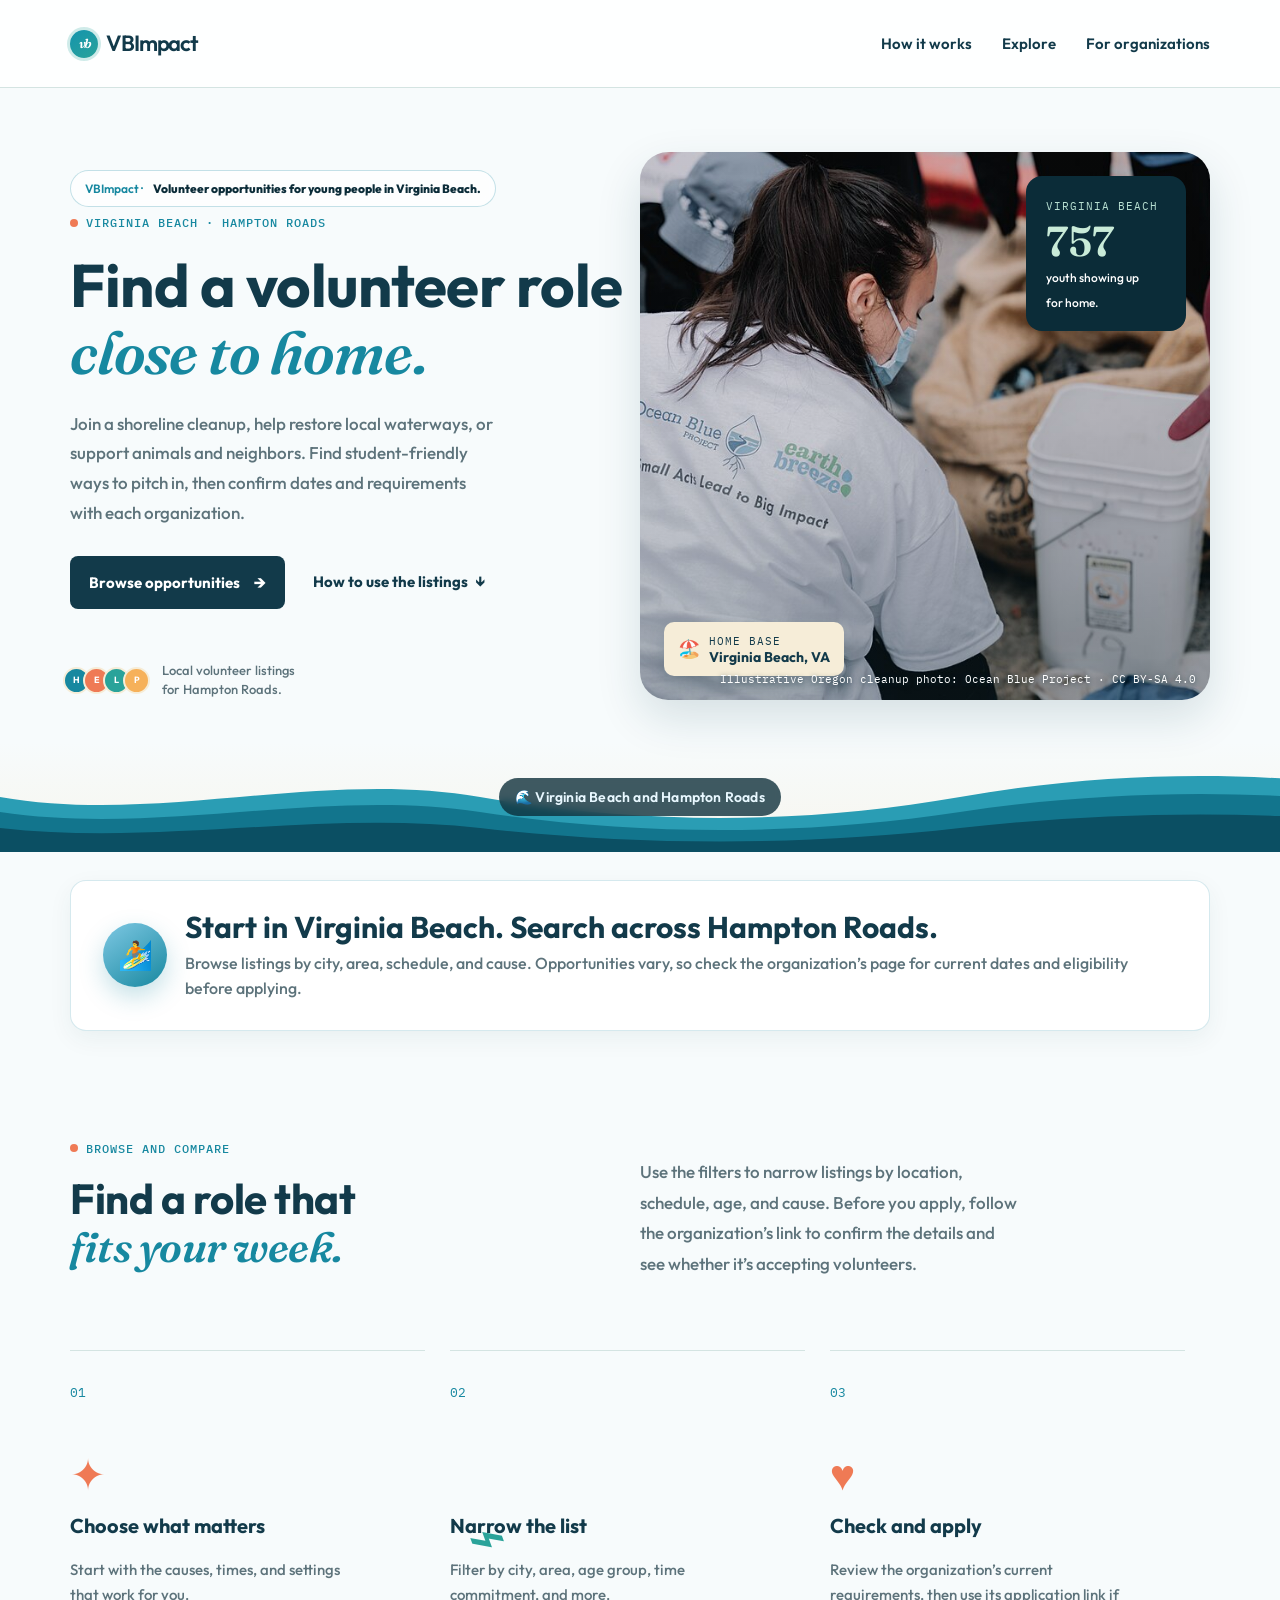
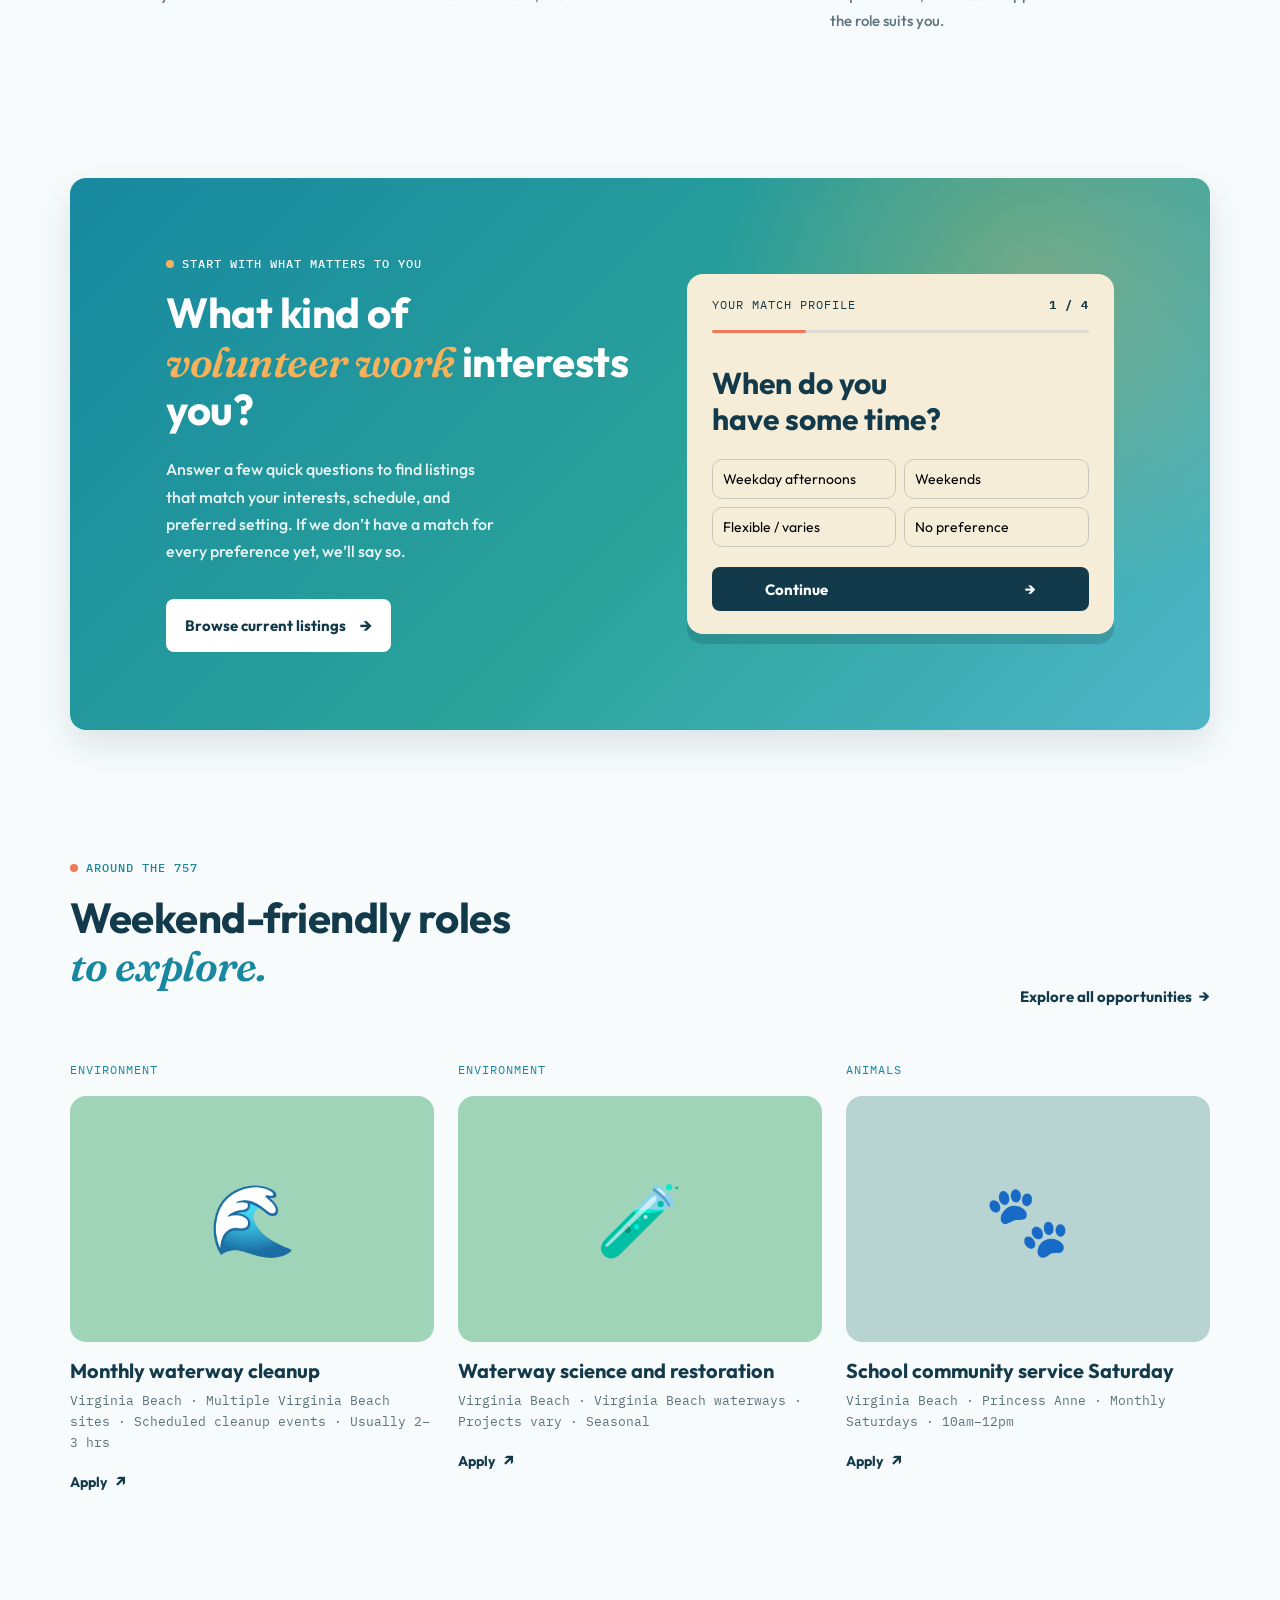
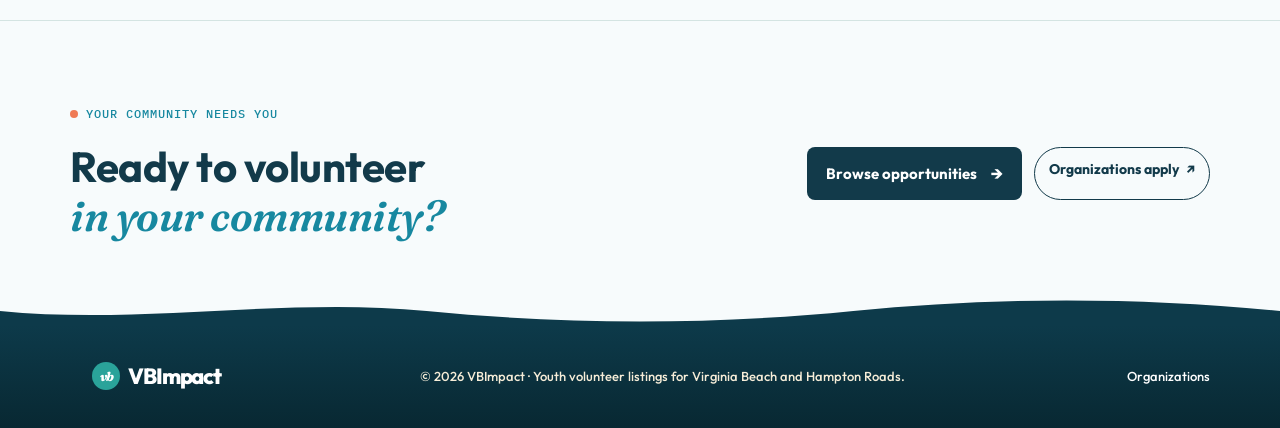
==== index.html @ a5ca2d63 "Add static VBImpact site (Explore, Home, Organizations)" ====
<!doctype html>
<html lang="en">
  <head>
    <meta charset="UTF-8" />
    <meta name="viewport" content="width=device-width, initial-scale=1.0" />
    <meta name="description" content="Find youth volunteer opportunities in Virginia Beach and across Hampton Roads with VBImpact." />
    <title>VBImpact — Youth volunteering in Virginia Beach</title>
    <link rel="preconnect" href="https://fonts.googleapis.com">
    <link rel="preconnect" href="https://fonts.gstatic.com" crossorigin>
    <link href="https://fonts.googleapis.com/css2?family=Fraunces:ital,opsz,wght@0,9..144,600;0,9..144,700;1,9..144,600&family=IBM+Plex+Mono:wght@400;500&family=Outfit:wght@400;500;600;700;800&display=swap" rel="stylesheet">
    <link rel="stylesheet" href="styles.css" />
    <script src="data.js"></script>
  <script src="shim.js"></script>
</head>
  <body>
    <div class="grain"></div>
    <a class="skip-link" href="#main-content">Skip to content</a>
    <header class="nav">
      <a class="logo" href="#top"><span class="logo-mark">vb</span> VBImpact</a>
      <button class="nav-toggle" type="button" aria-controls="primary-navigation" aria-expanded="false" aria-label="Open navigation"><span></span><span></span><span></span></button>
      <nav id="primary-navigation">
        <a href="#how">How it works</a>
        <a href="search.html">Explore</a>
        <a href="organizations.html">For organizations</a>
      </nav>
    </header>

    <main id="top">
      <span id="main-content" class="skip-target" tabindex="-1"></span>
      <section class="hero">
        <div class="hero-copy">
          <div class="mission-pill">VBImpact · <b>Volunteer opportunities for young people in Virginia Beach.</b></div>
          <div class="eyebrow"><i></i> Virginia Beach · Hampton Roads</div>
          <h1>Find a volunteer role<br><em>close to home.</em></h1>
          <p>Join a shoreline cleanup, help restore local waterways, or support animals and neighbors. Find student-friendly ways to pitch in, then confirm dates and requirements with each organization.</p>
          <div class="hero-actions">
            <a class="primary" href="search.html">Browse opportunities <span>→</span></a>
            <a href="#how" class="text-link">How to use the listings <span>↓</span></a>
          </div>
          <div class="people">
            <div class="avatars"><b>H</b><b>E</b><b>L</b><b>P</b></div>
            <span>Local volunteer listings<br>for Hampton Roads.</span>
          </div>
        </div>
        <div class="hero-art" role="img" aria-label="Volunteers preparing equipment at a coastal cleanup">
          <div class="sun"></div>
          <div class="orb orb-one"></div>
          <div class="orb orb-two"></div>
          <div class="window-card">
            <span class="mini-label">VIRGINIA BEACH</span>
            <strong>757</strong>
            <span>youth showing up<br>for home.</span>
          </div>
          <div class="circle-text">Boardwalk · Dunes · Tide · Care · </div>
          <svg viewBox="0 0 580 600" role="img" aria-hidden="true">
            <path class="wave-shape" d="M-40 450 C70 410 150 500 260 455 S420 410 530 470 S620 440 660 460 L660 620 L-40 620Z"/>
            <path class="wave-shape-2" d="M-40 490 C90 450 170 540 280 495 S450 450 560 510 S640 480 680 500 L680 620 L-40 620Z"/>
            <path class="land" d="M-20 520 C90 452 141 507 221 468 S354 522 421 463 S530 448 619 395 L619 620 L-20 620Z"/>
            <path class="plant" d="M453 451 C428 390 434 333 472 301 M454 420 C402 400 388 363 386 334 M455 381 C504 363 530 321 533 280"/>
            <path class="leaf" d="M473 302 C477 255 506 238 534 242 C533 276 511 303 473 302ZM387 334 C355 306 350 274 364 255 C395 267 408 300 387 334ZM533 280 C554 248 582 246 600 260 C579 285 553 290 533 280Z"/>
            <g class="person person-back"><circle cx="364" cy="261" r="29"/><path d="M323 386 C321 322 339 293 366 292 C399 292 417 331 424 391 L410 465 L329 461Z"/><path d="M346 388 L289 461"/><path d="M404 384 L460 437"/></g>
            <g class="person person-front"><circle cx="237" cy="270" r="31"/><path d="M185 460 L196 347 C200 311 217 298 239 298 C269 298 287 321 295 358 L319 462Z"/><path d="M202 358 L139 419"/><path d="M287 352 L352 400"/><path d="M205 457 L188 541 M291 457 L317 538"/></g>
            <path class="box" d="M265 441 L372 412 L430 454 L322 488Z M265 441 L322 488 L322 562 L265 511Z M322 488 L430 454 L430 527 L322 562Z"/>
            <path class="heart" d="M344 461 C331 444 303 458 322 477 L344 495 L366 465 C379 445 354 441 344 461Z"/>
          </svg>
          <div class="location-pill">
            <span class="pin">🏖️</span>
            <div><small>HOME BASE</small><br>Virginia Beach, VA</div>
          </div>
          <a class="photo-credit" href="https://commons.wikimedia.org/wiki/File:Oregon-beach-cleanup-ocean-blue-project-volunteers.jpg" target="_blank" rel="noopener">Illustrative Oregon cleanup photo: Ocean Blue Project · CC BY-SA 4.0</a>
        </div>
      </section>

      <section class="shore-bar" aria-label="Animated coastal wave graphic">
        <svg viewBox="0 0 2400 110" preserveAspectRatio="none" aria-hidden="true">
          <path fill="#1494ad" d="M0 55c150 28 300-28 450 0s300 28 450 0 300-28 450 0 300 28 450 0 300-28 450 0 300 28 450 0v55H0z" opacity=".9"/>
          <path fill="#0f6f86" d="M0 70c150 24 300-24 450 0s300 24 450 0 300-24 450 0 300 24 450 0 300-24 450 0 300 24 450 0v40H0z" opacity=".85"/>
          <path fill="#0b4f63" d="M0 86c150 18 300-18 450 0s300 18 450 0 300-18 450 0 300 18 450 0 300-18 450 0 300 18 450 0v24H0z"/>
          <path fill="#1494ad" d="M1200 55c150 28 300-28 450 0s300 28 450 0 300-28 450 0 300 28 450 0 300-28 450 0 300 28 450 0v55H1200z" opacity=".9"/>
          <path fill="#0f6f86" d="M1200 70c150 24 300-24 450 0s300 24 450 0 300-24 450 0 300 24 450 0 300-24 450 0 300 24 450 0v40H1200z" opacity=".85"/>
          <path fill="#0b4f63" d="M1200 86c150 18 300-18 450 0s300 18 450 0 300-18 450 0 300 18 450 0 300-18 450 0 300 18 450 0v24H1200z"/>
        </svg>
        <div class="shore-caption"><span>🌊 Virginia Beach and Hampton Roads</span></div>
      </section>

      <section class="mission-band">
        <div class="badge">🏄</div>
        <div>
          <h2>Start in Virginia Beach. Search across Hampton Roads.</h2>
          <p>Browse listings by city, area, schedule, and cause. Opportunities vary, so check the organization’s page for current dates and eligibility before applying.</p>
        </div>
      </section>

      <section class="how section" id="how">
        <div class="section-intro">
          <span class="eyebrow"><i></i> Browse and compare</span>
          <h2>Find a role that<br><em>fits your week.</em></h2>
        </div>
        <p>Use the filters to narrow listings by location, schedule, age, and cause. Before you apply, follow the organization’s link to confirm the details and see whether it’s accepting volunteers.</p>
      </section>

      <section class="steps section">
        <article>
          <span>01</span>
          <div class="step-icon spark">✦</div>
          <h3>Choose what matters</h3>
          <p>Start with the causes, times, and settings that work for you.</p>
        </article>
        <article>
          <span>02</span>
          <div class="step-icon hands">⌁</div>
          <h3>Narrow the list</h3>
          <p>Filter by city, area, age group, time commitment, and more.</p>
        </article>
        <article>
          <span>03</span>
          <div class="step-icon heart-icon">♥</div>
          <h3>Check and apply</h3>
          <p>Review the organization’s current requirements, then use its application link if the role suits you.</p>
        </article>
      </section>

      <section class="match" id="match">
        <div class="match-blob"></div>
        <div class="match-copy">
          <span class="eyebrow light"><i></i> Start with what matters to you</span>
          <h2>What kind of<br><em>volunteer work</em> interests you?</h2>
          <p>Answer a few quick questions to find listings that match your interests, schedule, and preferred setting. If we don’t have a match for every preference yet, we’ll say so.</p>
          <a class="white-button" href="search.html">Browse current listings <span>→</span></a>
        </div>
        <div class="match-card">
          <div class="card-top"><span>YOUR MATCH PROFILE</span><b aria-live="polite">1 / 4</b></div>
          <div class="progress" role="progressbar" aria-label="Survey progress" aria-valuemin="1" aria-valuemax="4" aria-valuenow="1"><i></i></div>
          <h3>When do you<br>have some time?</h3>
          <div class="choice-grid" role="group" aria-label="Survey answer choices">
            <button>Weekday afternoons</button>
            <button>Weekends</button>
            <button>Flexible / varies</button>
            <button>No preference</button>
          </div>
          <button class="next" id="next-question">Continue <span>→</span></button>
        </div>
      </section>

      <section class="opportunities section" id="opportunities">
        <div class="op-head">
          <div>
            <span class="eyebrow"><i></i> Around the 757</span>
            <h2>Weekend-friendly roles<br><em>to explore.</em></h2>
          </div>
          <a class="text-link" href="search.html">Explore all opportunities <span>→</span></a>
        </div>
        <div class="opp-grid" id="weekend-grid">
          <p style="grid-column:1/-1;color:var(--muted)">Loading weekend opportunities…</p>
        </div>
      </section>

      <section class="closing" id="about">
        <div>
          <span class="eyebrow"><i></i> Your community needs you</span>
          <h2>Ready to volunteer<br><em>in your community?</em></h2>
        </div>
        <div style="display:flex;gap:12px;flex-wrap:wrap">
          <a class="primary" href="search.html">Browse opportunities <span>→</span></a>
          <a class="nav-join" href="organizations.html">Organizations apply <span>↗</span></a>
        </div>
      </section>
    </main>

    <footer>
      <a class="logo" href="#top"><span class="logo-mark">vb</span> VBImpact</a>
      <span>© 2026 VBImpact · Youth volunteer listings for Virginia Beach and Hampton Roads.</span>
      <div>
        <a href="organizations.html">Organizations</a>
      </div>
    </footer>

    <script src="nav.js"></script>
    <script src="script.js"></script>
  </body>
</html>
---- styles.css ----
:root {
  --ink: #123a4a;
  --deep: #0b2c38;
  --sand: #f6edd8;
  --foam: #e7f6f8;
  --ocean: #1788a0;
  --teal: #2aa39a;
  --sky: #7ec8e3;
  --coral: #ef7a55;
  --sun: #f6b15a;
  --seaweed: #3f8f78;
  --lime: #c9ebd8;
  --muted: #5d737b;
  --line: #d4e4e2;
  --wave1: #1494ad;
  --wave2: #0f6f86;
  --wave3: #0b4f63;
  --mono: 'IBM Plex Mono', monospace;
  --sans: 'Outfit', sans-serif;
  --serif: 'Fraunces', serif;
}

* { box-sizing: border-box; }
html { scroll-behavior: smooth; }
body {
  margin: 0;
  color: var(--ink);
  font-family: var(--sans);
  font-size: 16px;
  font-weight: 500;
  line-height: 1.6;
  overflow-x: hidden;
  min-height: 100vh;
  background:
    radial-gradient(ellipse 90% 55% at 8% -8%, rgba(126, 200, 227, 0.55), transparent 58%),
    radial-gradient(ellipse 70% 45% at 100% 0%, rgba(246, 177, 90, 0.28), transparent 52%),
    linear-gradient(180deg, #dff4f8 0%, var(--foam) 28%, var(--sand) 72%, #f1e4c8 100%);
}
[hidden], .is-hidden { display: none !important; }

:focus-visible {
  outline: 3px solid #ef7a55;
  outline-offset: 3px;
}

.skip-link {
  position: fixed;
  top: 8px;
  left: 8px;
  z-index: 100;
  padding: 10px 14px;
  border-radius: 8px;
  background: #fff;
  color: var(--deep);
  font-weight: 700;
  transform: translateY(-160%);
}

.skip-link:focus { transform: translateY(0); }
.skip-target { display: block; }
main[id] { scroll-margin-top: 16px; }

.grain {
  position: fixed;
  inset: 0;
  pointer-events: none;
  opacity: 0.16;
  z-index: 10;
  background-image: url("data:image/svg+xml,%3Csvg viewBox='0 0 180 180' xmlns='http://www.w3.org/2000/svg'%3E%3Cfilter id='n'%3E%3CfeTurbulence type='fractalNoise' baseFrequency='.8' numOctaves='4' stitchTiles='stitch'/%3E%3C/filter%3E%3Crect width='100%25' height='100%25' filter='url(%23n)' opacity='.13'/%3E%3C/svg%3E");
}

.nav {
  height: 88px;
  padding: 0 5.5vw;
  display: flex;
  align-items: center;
  justify-content: space-between;
  position: relative;
  z-index: 2;
}

.logo {
  font-weight: 800;
  text-decoration: none;
  color: var(--ink);
  letter-spacing: -1.2px;
  font-size: 22px;
  display: flex;
  align-items: center;
  gap: 8px;
}

.logo-mark {
  background: linear-gradient(145deg, var(--wave1), var(--teal));
  color: #fff;
  border-radius: 50%;
  width: 28px;
  height: 28px;
  display: grid;
  place-items: center;
  font-size: 13px;
  font-family: var(--serif);
  font-style: italic;
  box-shadow: 0 0 0 3px rgba(42, 163, 154, 0.22);
}

.nav nav { display: flex; gap: 30px; }
.nav-toggle { display: none; }
.nav a { font-size: 15px; font-weight: 600; color: var(--ink); text-decoration: none; }
.nav a:hover { color: var(--ocean); }
.nav-join {
  font-size: 14px;
  font-weight: 700;
  color: var(--ink);
  text-decoration: none;
  border: 1.5px solid var(--ink);
  padding: 10px 14px;
  border-radius: 999px;
  transition: 0.2s;
  background: transparent;
  cursor: pointer;
}
.nav-join:hover { background: var(--ink); color: #fff; }
.nav-join span { font-size: 14px; margin-left: 4px; }

.hero {
  min-height: 640px;
  display: grid;
  grid-template-columns: 50% 50%;
  padding: 36px 5.5vw 60px;
  position: relative;
}

.hero-copy { padding-top: 18px; }

.mission-pill {
  display: inline-flex;
  align-items: center;
  gap: 10px;
  background: rgba(255, 255, 255, 0.72);
  border: 1px solid rgba(23, 136, 160, 0.25);
  border-radius: 999px;
  padding: 8px 14px;
  font-size: 12px;
  font-weight: 600;
  color: var(--ocean);
  margin-bottom: 8px;
  backdrop-filter: blur(6px);
}
.mission-pill b { color: var(--deep); font-weight: 800; }

.eyebrow {
  font: 500 12px var(--mono);
  letter-spacing: 1px;
  display: flex;
  align-items: center;
  gap: 8px;
  text-transform: uppercase;
  color: var(--ocean);
}
.eyebrow i {
  width: 8px;
  height: 8px;
  background: var(--coral);
  border-radius: 50%;
  display: inline-block;
}

.hero h1,
.section h2,
.match h2,
.closing h2,
.page-hero h1 {
  font-size: var(--type-display);
  line-height: 1.05;
  letter-spacing: -1px;
  margin: 22px 0;
  color: var(--ink);
}

em {
  font-family: var(--serif);
  font-weight: 600;
  font-style: italic;
  letter-spacing: -3px;
  color: var(--ocean);
}

.hero p {
  font-size: 17px;
  line-height: 1.75;
  max-width: 430px;
  margin: 0 0 28px;
  color: var(--muted);
}

.hero-actions { display: flex; align-items: center; gap: 28px; flex-wrap: wrap; }

.primary,
.white-button {
  padding: 15px 19px;
  border: 0;
  background: var(--ink);
  color: #fff;
  border-radius: 999px;
  font: 700 15px var(--sans);
  cursor: pointer;
  transition: 0.2s;
  text-decoration: none;
  display: inline-flex;
  align-items: center;
}
.primary:hover { transform: translateY(-2px); background: var(--ocean); }
.primary span,
.white-button span { font-size: 18px; margin-left: 14px; }

.text-link {
  font-weight: 700;
  font-size: 15px;
  color: var(--ink);
  text-decoration: none;
}
.text-link span { font-size: 16px; margin-left: 4px; }

.people {
  display: flex;
  align-items: center;
  gap: 12px;
  margin-top: 52px;
}
.avatars { display: flex; }
.avatars b {
  font-size: 9px;
  color: white;
  width: 27px;
  height: 27px;
  display: grid;
  place-items: center;
  border-radius: 50%;
  border: 2px solid var(--sand);
  margin-left: -7px;
  background: #1788a0;
}
.avatars b:nth-child(2) { background: #ef7a55; }
.avatars b:nth-child(3) { background: #2aa39a; }
.avatars b:nth-child(4) { background: #f6b15a; }
.people span { font-size: 13px; line-height: 1.5; color: var(--muted); }

.hero-art {
  background:
    linear-gradient(180deg, rgba(11, 44, 56, 0.03) 20%, rgba(11, 44, 56, 0.28) 100%),
    url("beach-cleanup-volunteers.jpg") center 48% / cover no-repeat;
  border-radius: 240px 240px 18px 18px;
  position: relative;
  min-height: 520px;
  overflow: hidden;
  isolation: isolate;
  box-shadow: inset 0 -40px 60px rgba(11, 44, 56, 0.18);
}

.hero-art svg {
  position: absolute;
  width: 120%;
  left: -10%;
  height: 100%;
  bottom: -8px;
  z-index: 1;
}

.hero-art svg,
.hero-art .sun,
.hero-art .orb,
.hero-art .circle-text { display: none; }

.sun {
  position: absolute;
  width: 180px;
  height: 180px;
  background: radial-gradient(circle at 35% 35%, #fff1c4, var(--sun));
  border-radius: 50%;
  top: 42px;
  left: 96px;
  animation: bob 5s ease-in-out infinite;
  box-shadow: 0 0 60px rgba(246, 177, 90, 0.45);
}

@keyframes bob {
  0%, 100% { transform: translateY(0); }
  50% { transform: translateY(10px); }
}

.orb { position: absolute; border-radius: 50%; z-index: 1; }
.orb-one {
  background: rgba(255, 255, 255, 0.55);
  width: 34px;
  height: 34px;
  top: 90px;
  right: 54px;
}
.orb-two {
  background: var(--coral);
  width: 67px;
  height: 67px;
  top: 157px;
  right: -17px;
  opacity: 0.85;
}

.land { fill: #efd9ad; }
.plant { fill: none; stroke: #2f6b5a; stroke-width: 7; stroke-linecap: round; }
.leaf { fill: #5fad8a; }
.person-back { fill: #0f4c5c; }
.person-front { fill: #ef7a55; }
.box { fill: #f6b15a; stroke: #123a4a; stroke-width: 4; stroke-linejoin: round; }
.heart { fill: #ef7a55; }
.wave-shape { fill: #4fb6c8; opacity: 0.55; }
.wave-shape-2 { fill: #2a8fa6; opacity: 0.45; }

.window-card {
  position: absolute;
  background: var(--deep);
  color: #fff;
  z-index: 3;
  padding: 16px 20px;
  right: 25px;
  top: 28px;
  width: 160px;
  transform: rotate(2deg);
  border-radius: 16px;
  animation: floaty 6s ease-in-out infinite;
}
@keyframes floaty {
  0%, 100% { transform: rotate(2deg) translateY(0); }
  50% { transform: rotate(2deg) translateY(-4px); }
}
.window-card strong {
  font: 600 42px var(--serif);
  color: var(--lime);
  display: block;
  line-height: 1.1;
}
.window-card span:last-child { font-size: 12px; line-height: 1.5; }
.mini-label { font: 11px var(--mono); letter-spacing: 1px; color: #b8e0d2; }

.circle-text {
  position: absolute;
  bottom: 78px;
  right: 28px;
  width: 94px;
  height: 94px;
  border: 1px dashed #0f3d4c;
  border-radius: 50%;
  font: 8px var(--mono);
  padding: 14px;
  line-height: 1.5;
  z-index: 2;
  transform: rotate(-16deg);
  color: var(--deep);
  background: rgba(246, 237, 216, 0.4);
}

.location-pill {
  position: absolute;
  z-index: 4;
  bottom: 86px;
  left: 24px;
  background: var(--sand);
  padding: 10px 14px;
  display: flex;
  gap: 9px;
  align-items: center;
  font-weight: 700;
  font-size: 14px;
  line-height: 1.2;
  box-shadow: 4px 4px #0b2c38;
  border-radius: 10px;
}
.location-pill small { font: 11px var(--mono); letter-spacing: 1px; }
.pin { color: var(--coral); font-size: 18px; }
.photo-credit {
  position: absolute;
  right: 14px;
  bottom: 14px;
  z-index: 4;
  color: #fff;
  font: 11px var(--mono);
  text-shadow: 0 1px 5px rgba(11, 44, 56, 0.75);
  text-decoration: none;
}
.photo-credit:hover {
  text-decoration: underline;
}

.shore-bar {
  position: relative;
  height: 110px;
  overflow: hidden;
  background: linear-gradient(180deg, transparent, rgba(246, 237, 216, 0.4));
  margin-top: -18px;
}
.shore-bar svg {
  position: absolute;
  inset: 0;
  width: 200%;
  height: 100%;
  animation: tide-slide 18s linear infinite;
}
@keyframes tide-slide {
  from { transform: translateX(0); }
  to { transform: translateX(-50%); }
}
.shore-caption {
  position: absolute;
  inset: 0;
  display: grid;
  place-items: center;
  z-index: 2;
  pointer-events: none;
}
.shore-caption span {
  background: rgba(11, 44, 56, 0.78);
  color: #e8f8ff;
  font: 600 14px var(--sans);
  letter-spacing: 0.2px;
  padding: 10px 16px;
  border-radius: 999px;
  backdrop-filter: blur(4px);
}

.section { padding-left: 5.5vw; padding-right: 5.5vw; }

.mission-band {
  margin: 28px 5.5vw 0;
  padding: 28px 32px;
  border-radius: 24px;
  background:
    linear-gradient(120deg, rgba(23, 136, 160, 0.12), rgba(246, 177, 90, 0.16)),
    rgba(255, 255, 255, 0.55);
  border: 1px solid rgba(23, 136, 160, 0.18);
  display: grid;
  grid-template-columns: auto 1fr;
  gap: 18px;
  align-items: center;
}
.mission-band .badge {
  width: 64px;
  height: 64px;
  border-radius: 50%;
  display: grid;
  place-items: center;
  font-size: 28px;
  background: linear-gradient(145deg, var(--sky), var(--ocean));
  box-shadow: 0 10px 24px rgba(23, 136, 160, 0.25);
}
.mission-band h2 {
  font-size: var(--type-subhead);
  letter-spacing: -0.5px;
  margin: 0 0 6px;
  line-height: 1.15;
}
.mission-band p {
  margin: 0;
  color: var(--muted);
  font-size: 16px;
  line-height: 1.6;
}

.how {
  display: grid;
  grid-template-columns: 1fr 1fr;
  padding-top: 110px;
  padding-bottom: 60px;
}
.section h2 { margin: 19px 0; }
.how > p {
  max-width: 380px;
  font-size: 17px;
  line-height: 1.8;
  align-self: end;
  margin: 0 0 11px;
  color: var(--muted);
}

.steps {
  display: grid;
  grid-template-columns: repeat(3, 1fr);
  gap: 0;
  padding-bottom: 120px;
}
.steps article {
  padding: 28px 40px 10px 0;
  border-top: 1px solid var(--line);
  margin-right: 25px;
}
.steps article > span { font: 13px var(--mono); color: var(--ocean); }
.step-icon { font-size: 43px; margin: 35px 0 18px; height: 52px; }
.spark { color: var(--coral); }
.hands { color: var(--teal); font-size: 63px; transform: rotate(-20deg); }
.heart-icon { color: var(--coral); }
.steps h3 { font-size: 18px; letter-spacing: -0.7px; margin: 0 0 10px; }
.steps p { font-size: 15px; line-height: 1.7; color: var(--muted); max-width: 300px; }

.match {
  background:
    radial-gradient(circle at 85% 20%, rgba(246, 177, 90, 0.35), transparent 30%),
    linear-gradient(135deg, #1788a0 0%, #2aa39a 55%, #4fb6c8 100%);
  margin: 0 5.5vw;
  padding: 78px 7.5%;
  position: relative;
  overflow: hidden;
  display: grid;
  grid-template-columns: 1.1fr 0.9fr;
  min-height: 510px;
  border-radius: 28px;
}
.match-blob {
  position: absolute;
  width: 530px;
  height: 530px;
  border-radius: 50%;
  background: rgba(246, 177, 90, 0.28);
  left: -230px;
  bottom: -330px;
}
.match-copy { position: relative; z-index: 1; }
.light { color: #fff; }
.light i { background: var(--sun); }
.match h2 { color: #fff; margin-top: 18px; }
.match h2 em { color: var(--sun); }
.match-copy p { color: rgba(255, 255, 255, 0.9); line-height: 1.7; font-size: 16px; max-width: 340px; }
.white-button { background: #fff; color: var(--ink); margin-top: 18px; }
.white-button:hover { transform: translateY(-2px); }

.match-card {
  background: var(--sand);
  padding: 23px 25px;
  align-self: center;
  position: relative;
  z-index: 2;
  box-shadow: 12px 12px 0 #0b2c38;
  border-radius: 16px;
}
.card-top {
  display: flex;
  justify-content: space-between;
  font: 12px var(--mono);
  letter-spacing: 1px;
}
.progress { height: 3px; background: #dedbd2; margin: 18px 0 32px; border-radius: 4px; }
.progress i { display: block; height: 100%; width: 25%; background: var(--coral); transition: 0.3s; border-radius: 4px; }
.match-card h3 { font-size: 26px; line-height: 1.08; letter-spacing: -1.5px; margin: 0 0 22px; }
.choice-grid { display: grid; grid-template-columns: 1fr 1fr; gap: 8px; }
.choice-grid button {
  background: transparent;
  border: 1px solid #c7c5bd;
  text-align: left;
  padding: 10px;
  font: 14px var(--sans);
  cursor: pointer;
  border-radius: 10px;
}
.choice-grid button.selected,
.choice-grid button:hover {
  background: var(--lime);
  border-color: var(--ink);
}
.next {
  width: 100%;
  margin-top: 20px;
  background: var(--ink);
  color: #fff;
  padding: 12px;
  border: 0;
  font: 700 15px var(--sans);
  cursor: pointer;
  border-radius: 999px;
}
.next span { margin-left: 55%; font-size: 16px; }
.survey-result { margin: 0; color: var(--muted); line-height: 1.6; }
.survey-results { display: grid; gap: 10px; max-height: 360px; overflow-y: auto; }
.survey-result-item { padding: 12px; border: 1px solid #dedbd2; border-radius: 10px; background: #fff; }
.survey-result-item h4 { margin: 0 0 4px; font-size: 16px; line-height: 1.25; }
.survey-result-item p { margin: 5px 0; color: var(--muted); font-size: 13px; line-height: 1.45; }
.survey-result-item .survey-result-org { color: var(--ink); font-weight: 700; }
.survey-result-steps { margin: 6px 0; padding-left: 20px; color: var(--muted); font-size: 13px; line-height: 1.45; }
.survey-result-item a,
.survey-all { color: var(--ocean); font-size: 14px; font-weight: 700; }
.survey-all { text-align: center; }

.opportunities { padding-top: 130px; padding-bottom: 120px; }
.op-head {
  display: flex;
  justify-content: space-between;
  align-items: end;
  margin-bottom: 46px;
  gap: 20px;
}
.opp-grid { display: grid; grid-template-columns: repeat(3, 1fr); gap: 24px; }
.opp { padding-bottom: 6px; }
.opp-visual {
  height: 246px;
  margin: 15px 0 17px;
  display: grid;
  place-items: center;
  font-size: 70px;
  border-radius: 22px 22px 42% 42% / 22px 22px 30% 30%;
  transition: transform 0.35s ease;
  overflow: hidden;
  background: #b8d4d2;
}
.opp-visual img {
  width: 100%;
  height: 100%;
  object-fit: cover;
}
.opp:hover .opp-visual { transform: translateY(-6px) scale(1.02); }
.opp.animals .opp-visual, .one .opp-visual { background: #b8d4d2; }
.opp.food .opp-visual, .two .opp-visual { background: #f4c98b; }
.opp.youth .opp-visual, .three .opp-visual { background: #a8d5e8; }
.opp.environment .opp-visual { background: #9fd4b8; }
.opp.arts .opp-visual { background: #f3b6a8; }
.category {
  font: 12px var(--mono);
  letter-spacing: 1px;
  color: var(--ocean);
}
.opp h3 {
  font-size: 19px;
  line-height: 1.2;
  letter-spacing: -0.8px;
  margin: 0;
}
.opp p { font: 13px var(--mono); color: var(--muted); margin: 8px 0 15px; line-height: 1.6; }
.opp a { font: 700 14px var(--sans); color: var(--ink); text-decoration: none; }
.opp a b { font-size: 17px; margin-left: 5px; }

.closing {
  border-top: 1px solid var(--line);
  padding: 85px 5.5vw;
  display: flex;
  justify-content: space-between;
  align-items: center;
  gap: 24px;
}
.closing h2 { margin-bottom: 0; }
.closing .primary { height: max-content; }

footer {
  background:
    linear-gradient(180deg, #0d3a4a 0%, #082832 100%);
  color: var(--sand);
  display: flex;
  justify-content: space-between;
  align-items: center;
  padding: 34px 5.5vw;
  font-size: 13px;
  gap: 16px;
  flex-wrap: wrap;
  position: relative;
}
footer::before {
  content: '';
  position: absolute;
  left: 0;
  right: 0;
  top: -28px;
  height: 28px;
  background: url("data:image/svg+xml,%3Csvg xmlns='http://www.w3.org/2000/svg' viewBox='0 0 1440 28' preserveAspectRatio='none'%3E%3Cpath fill='%230d3a4a' d='M0 14c160 14 320-14 480 0s320 14 480 0 320-14 480 0v14H0z'/%3E%3C/svg%3E") center / 100% 100% no-repeat;
}
footer .logo { color: #fff; }
footer .logo-mark { background: var(--teal); box-shadow: none; }
footer a { color: #fff; text-decoration: none; margin-left: 22px; }

.modal {
  position: fixed;
  inset: 0;
  background: #0a2e3abd;
  z-index: 30;
  display: none;
  place-items: center;
  padding: 20px;
}
.modal.visible { display: grid; }
.modal-box {
  background: var(--sand);
  padding: 46px;
  max-width: 470px;
  width: 100%;
  position: relative;
  box-shadow: 12px 12px var(--coral);
  border-radius: 18px;
}
.modal-box h2 {
  font-size: 44px;
  line-height: 1.02;
  letter-spacing: -2.5px;
  margin: 18px 0;
}
.modal-box p { font-size: 16px; line-height: 1.65; color: var(--muted); }
.modal input {
  width: 100%;
  margin: 15px 0 10px;
  padding: 14px;
  border: 1px solid #bdbbb3;
  background: transparent;
  font: 16px var(--sans);
  border-radius: 10px;
}
.full { width: 100%; justify-content: center; }
.close {
  position: absolute;
  right: 18px;
  top: 14px;
  border: 0;
  background: none;
  font-size: 29px;
  cursor: pointer;
  color: var(--ink);
}

.page-hero {
  padding: 64px 5.5vw 28px;
  max-width: 820px;
}
.page-hero p {
  font-size: 16px;
  line-height: 1.75;
  color: var(--muted);
  max-width: 560px;
}

.form-shell {
  max-width: 760px;
  margin: 0 auto 100px;
  padding: 0 5.5vw;
}
.form-card {
  background: rgba(255, 255, 255, 0.78);
  border: 1px solid var(--line);
  border-radius: 28px;
  padding: 36px;
  backdrop-filter: blur(8px);
  box-shadow: 0 24px 60px rgba(15, 61, 76, 0.1);
}
.form-grid {
  display: grid;
  grid-template-columns: 1fr 1fr;
  gap: 18px;
}
.field { display: grid; gap: 8px; }
.field.full { grid-column: 1 / -1; }
.field label { font: 700 14px var(--sans); }
.field input,
.field select,
.field textarea {
  width: 100%;
  padding: 12px 14px;
  border: 1px solid var(--line);
  border-radius: 12px;
  background: #fff;
  font: 16px var(--sans);
  color: var(--ink);
  outline: none;
}
.field textarea { min-height: 120px; resize: vertical; }
.field input:focus,
.field select:focus,
.field textarea:focus {
  border-color: var(--ocean);
  box-shadow: 0 0 0 3px rgba(23, 136, 160, 0.15);
}

.chip-grid { display: flex; flex-wrap: wrap; gap: 8px; }
.chip {
  display: inline-flex;
  align-items: center;
  gap: 6px;
  border: 1px solid var(--line);
  background: #fff;
  border-radius: 999px;
  padding: 8px 12px;
  font-size: 14px;
  cursor: pointer;
}
.chip input { accent-color: var(--ocean); }

.form-note {
  margin-top: 18px;
  font-size: 15px;
  color: var(--muted);
  line-height: 1.7;
  background: rgba(126, 200, 227, 0.18);
  border-radius: 14px;
  padding: 14px 16px;
}
.form-actions {
  margin-top: 24px;
  display: flex;
  align-items: center;
  gap: 16px;
  flex-wrap: wrap;
}
.form-status {
  font-size: 15px;
  color: var(--teal);
  min-height: 1.2em;
}
.form-status.error { color: var(--coral); }

.reachout-card {
  margin-top: 18px;
  padding: 18px 20px;
  border-radius: 18px;
  background: linear-gradient(135deg, rgba(23, 136, 160, 0.12), rgba(246, 177, 90, 0.14));
  border: 1px dashed rgba(23, 136, 160, 0.35);
}
.reachout-card strong { display: block; margin-bottom: 6px; font-size: 16px; }
.reachout-card p { margin: 0; color: var(--muted); font-size: 15px; line-height: 1.65; }

.icon-row {
  display: grid;
  grid-template-columns: repeat(3, 1fr);
  gap: 14px;
  margin: 28px 0 8px;
}
.icon-tile {
  background: rgba(255, 255, 255, 0.68);
  border: 1px solid var(--line);
  border-radius: 18px;
  padding: 16px;
  text-align: center;
}
.icon-tile span { font-size: 28px; display: block; margin-bottom: 8px; }
.icon-tile strong { display: block; font-size: 15px; margin-bottom: 4px; }
.icon-tile small { color: var(--muted); font-size: 14px; line-height: 1.5; }

body {
  background: #f7fbfc;
}

.grain {
  display: none;
}

.nav {
  background: rgba(255, 255, 255, 0.94);
  border-bottom: 1px solid var(--line);
}

.hero {
  max-width: 1280px;
  margin: 0 auto;
  padding-top: 64px;
}

.hero h1,
.section h2,
.match h2,
.closing h2,
.page-hero h1 {
  letter-spacing: -1px;
}

.hero-art {
  border-radius: 28px;
  box-shadow: 0 18px 45px rgba(15, 61, 76, 0.14);
}

.sun,
.orb,
.circle-text {
  display: none;
}

.window-card {
  top: 24px;
  right: 24px;
  transform: none;
  animation: none;
}

.location-pill {
  bottom: 24px;
  box-shadow: 0 8px 18px rgba(11, 44, 56, 0.2);
}

.mission-band,
.match,
.form-card,
.failsafe {
  border-radius: 16px;
}

.mission-band {
  background: #fff;
  box-shadow: 0 8px 24px rgba(15, 61, 76, 0.06);
}

.match {
  box-shadow: 0 14px 35px rgba(15, 61, 76, 0.12);
}

.match-blob {
  display: none;
}

.match-card {
  box-shadow: 0 10px 0 rgba(11, 44, 56, 0.18);
}

.opp-visual {
  border-radius: 16px;
}

.form-card,
.failsafe,
.icon-tile {
  background: #fff;
}

.primary,
.white-button,
.next,
.details-link {
  border-radius: 8px;
}

@media (max-width: 750px) {
  .nav {
    height: auto;
    min-height: 76px;
    padding: 12px 6vw;
    gap: 12px;
  }

  .nav:not(.admin-nav) > .nav-join { display: none; }
  .nav-toggle {
    display: inline-flex;
    width: 44px;
    height: 44px;
    flex: 0 0 44px;
    flex-direction: column;
    justify-content: center;
    align-items: center;
    gap: 5px;
    border: 1px solid var(--line);
    border-radius: 10px;
    background: #fff;
    color: var(--ink);
    cursor: pointer;
  }
  .nav-toggle span {
    width: 18px;
    height: 2px;
    border-radius: 2px;
    background: currentColor;
  }
  .nav nav {
    display: none;
    position: absolute;
    top: calc(100% - 2px);
    left: 4vw;
    right: 4vw;
    z-index: 20;
    padding: 12px;
    border: 1px solid var(--line);
    border-radius: 14px;
    background: #fff;
    box-shadow: 0 12px 28px rgba(15, 61, 76, 0.16);
  }
  .nav nav.is-open { display: grid; gap: 0; }
  .nav nav a,
  .admin-nav nav .tab {
    display: block;
    padding: 12px;
    border-radius: 8px;
    text-align: left;
  }
  .nav nav a:hover,
  .admin-nav nav .tab:hover { background: #eef7f6; }
  .admin-nav {
    flex-wrap: wrap;
    justify-content: space-between;
  }
  .admin-nav > .logo { font-size: 18px; }
  .admin-nav > #logout { padding: 8px 10px; font-size: 12px; }
  .admin-nav nav {
    left: 4vw;
    right: 4vw;
  }
  .hero {
    grid-template-columns: 1fr;
    padding: 25px 6vw 40px;
    gap: 40px;
  }
  .hero h1 { font-size: 48px; letter-spacing: -1px; }
  .hero-art { min-height: 420px; }
  .mission-band {
    margin: 18px 6vw 0;
    grid-template-columns: 1fr;
    padding: 22px;
  }
  .how {
    grid-template-columns: 1fr;
    padding: 80px 6vw 34px;
    gap: 20px;
  }
  .steps {
    grid-template-columns: 1fr;
    padding: 0 6vw 85px;
  }
  .steps article { padding: 26px 0; margin: 0; }
  .match {
    margin: 0 4vw;
    padding: 60px 8%;
    grid-template-columns: 1fr;
    gap: 35px;
  }
  .opportunities { padding: 90px 6vw; }
  .op-head { align-items: flex-start; flex-direction: column; }
  .opp-grid { grid-template-columns: 1fr; gap: 42px; }
  .opp-visual { height: 210px; }
  .closing { padding: 66px 6vw; display: block; }
  .closing .primary { margin-top: 30px; }
  footer { padding: 30px 6vw; display: block; }
  footer > span { display: block; margin: 22px 0; }
  footer div a:first-child { margin-left: 0; }
  .match-card { box-shadow: 8px 8px 0 #0b2c38; }
  .form-grid { grid-template-columns: 1fr; }
  .icon-row { grid-template-columns: 1fr; }
  .form-card { padding: 22px; }
  .shore-bar { height: 90px; }
}

:root {
  --type-display: 60px;
  --type-section: 42px;
  --type-subhead: 30px;
  --type-card: 20px;
  --type-body: 16px;
  --type-small: 14px;
  --type-meta: 12px;
}

@media (max-width: 750px) {
  :root {
    --type-display: 38px;
    --type-section: 32px;
    --type-subhead: 24px;
    --type-card: 18px;
  }
}

.nav .logo { font-size: 22px; }

.hero h1,
.page-hero h1 {
  font-size: var(--type-display);
  line-height: 1.12;
  letter-spacing: -0.5px;
}

.section h2,
.match h2,
.closing h2 {
  font-size: var(--type-section);
  line-height: 1.15;
  letter-spacing: -0.5px;
}

.mission-band h2,
.match-card h3 {
  font-size: var(--type-subhead);
  line-height: 1.2;
  letter-spacing: 0;
}

.steps h3,
.opp h3 {
  font-size: var(--type-card);
  letter-spacing: 0;
}

em { letter-spacing: -0.5px; }

@media (max-width: 750px) {
  .nav:not(.admin-nav) {
    height: auto;
    min-height: 76px;
    gap: 8px;
  }

  .nav:not(.admin-nav) .logo {
    flex: 0 0 auto;
    gap: 6px;
    font-size: 19px;
    letter-spacing: -0.5px;
    white-space: nowrap;
  }

  .nav:not(.admin-nav) .nav-join {
    flex: 0 0 auto;
    padding: 8px 10px;
    font-size: 13px;
    white-space: nowrap;
  }
}

@media (max-width: 350px) {
  .nav:not(.admin-nav) .nav-join {
    padding: 8px;
    font-size: 12px;
  }
}

@media (prefers-reduced-motion: reduce) {
  *, *::before, *::after {
    scroll-behavior: auto !important;
    animation-duration: 0.01ms !important;
    animation-iteration-count: 1 !important;
    transition-duration: 0.01ms !important;
  }
}
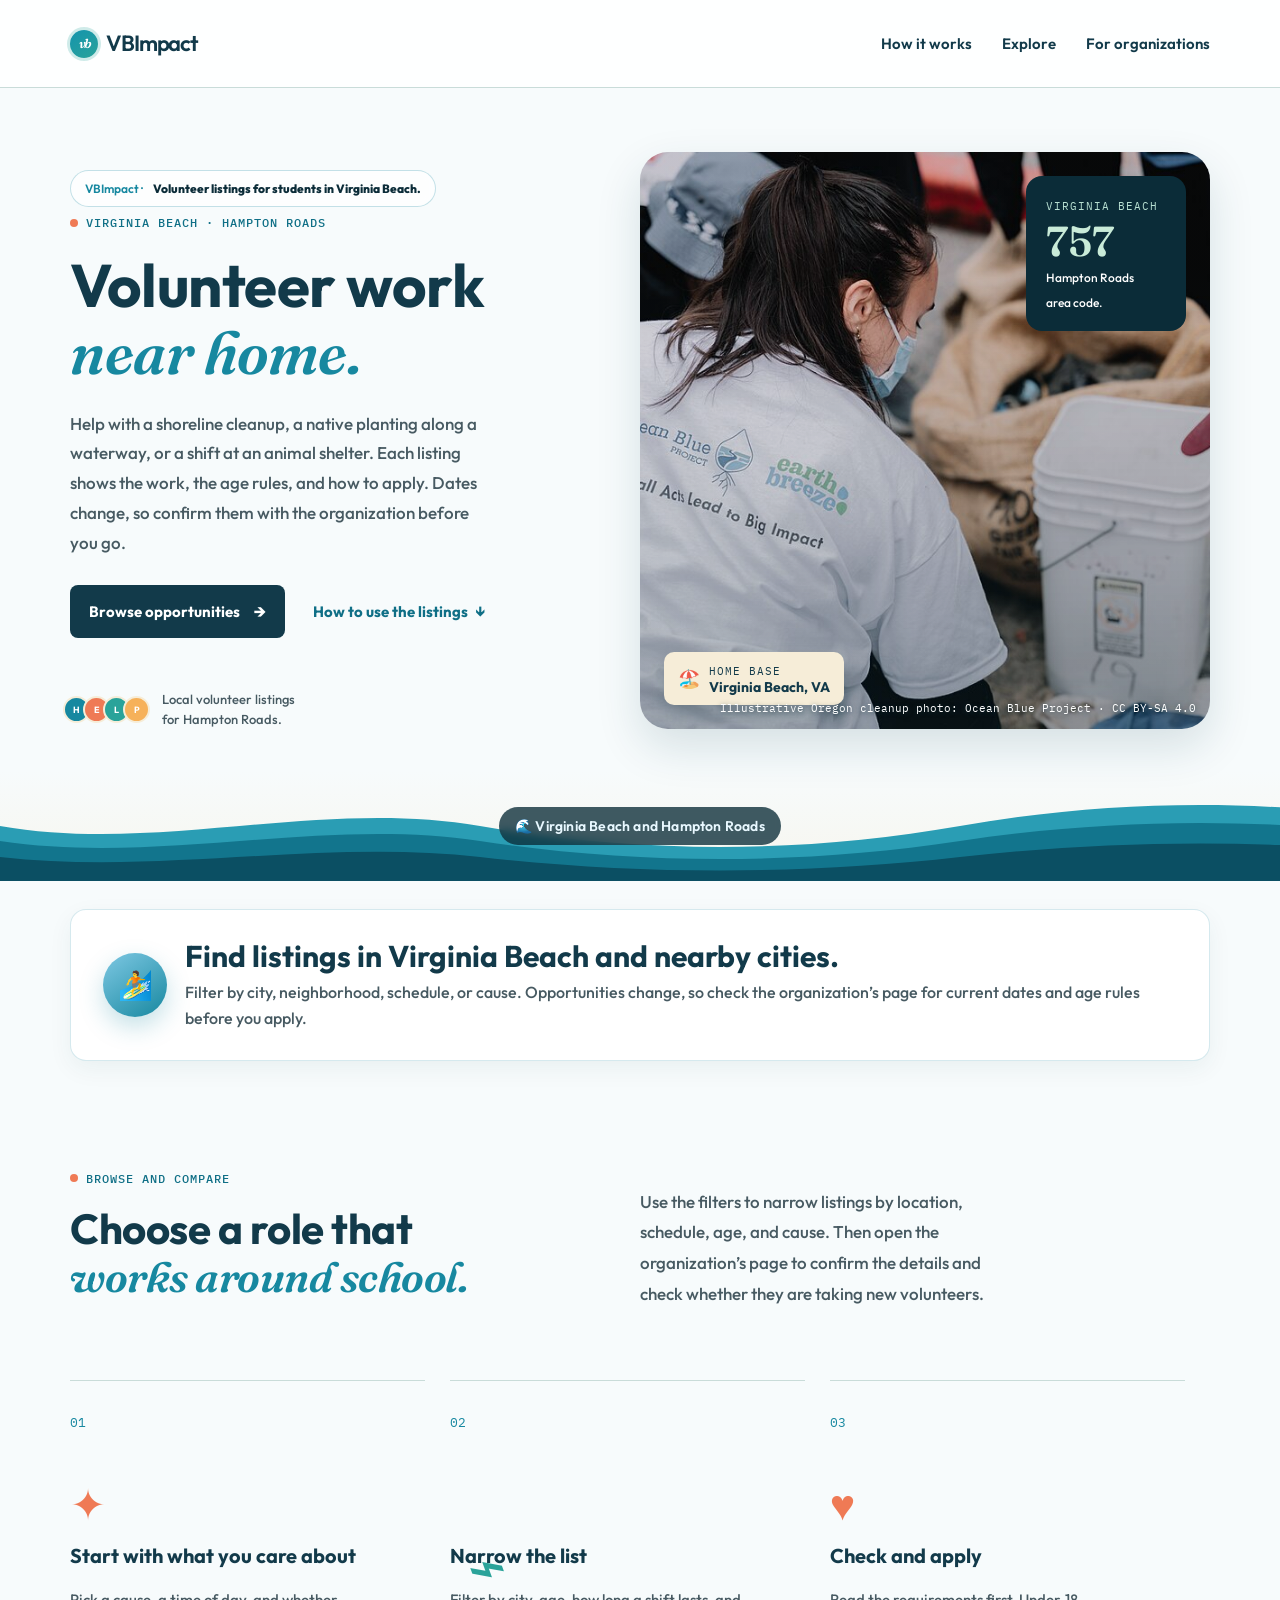
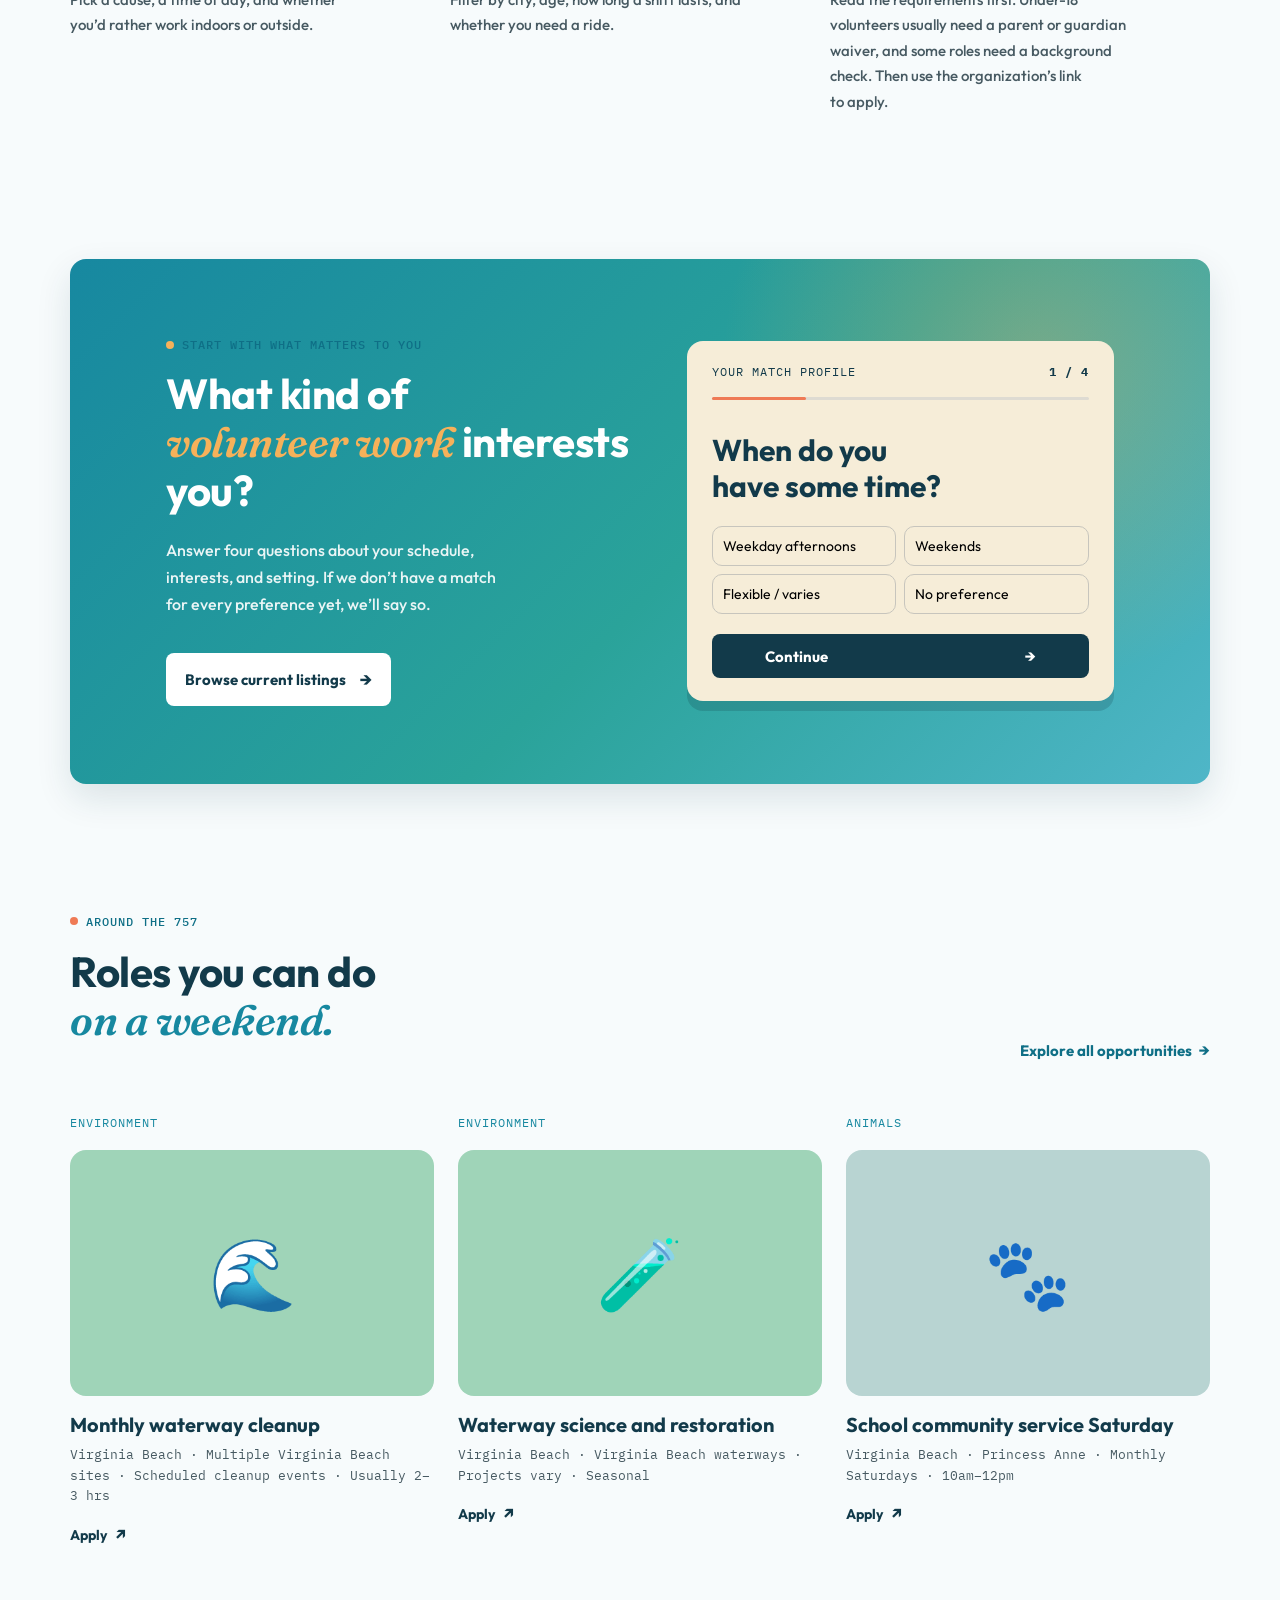
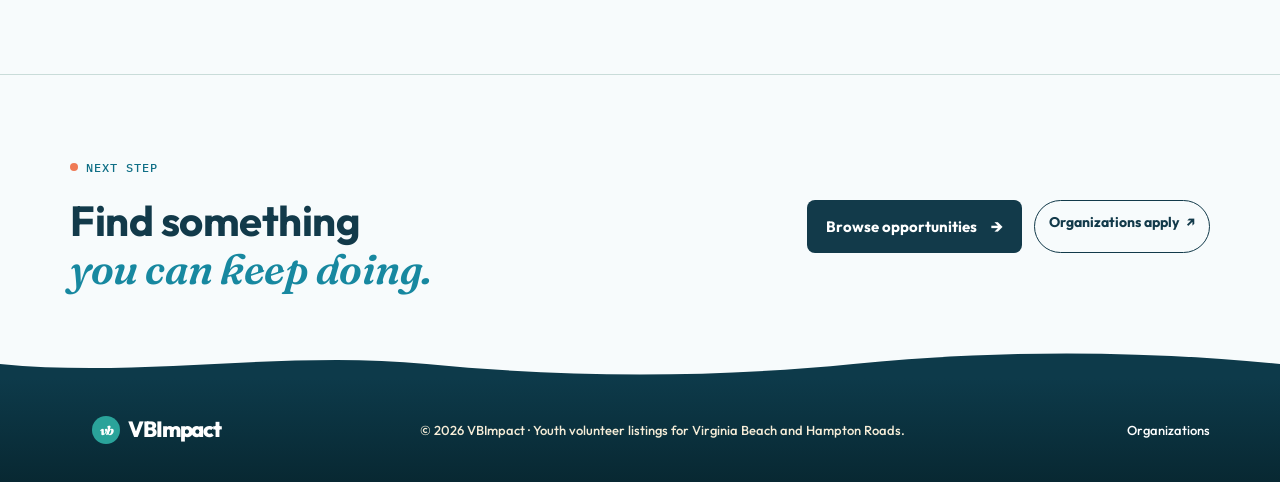
==== commit ee7af982: "Polish Explore/Home/Organizations copy, add saved picks and service-hours log Visual polish layer (p" ====
--- a/index.html
+++ b/index.html
@@ -4,13 +4,14 @@
     <meta charset="UTF-8" />
     <meta name="viewport" content="width=device-width, initial-scale=1.0" />
     <meta name="description" content="Find youth volunteer opportunities in Virginia Beach and across Hampton Roads with VBImpact." />
-    <title>VBImpact — Youth volunteering in Virginia Beach</title>
+    <title>VBImpact: Youth volunteering in Virginia Beach</title>
     <link rel="preconnect" href="https://fonts.googleapis.com">
     <link rel="preconnect" href="https://fonts.gstatic.com" crossorigin>
     <link href="https://fonts.googleapis.com/css2?family=Fraunces:ital,opsz,wght@0,9..144,600;0,9..144,700;1,9..144,600&family=IBM+Plex+Mono:wght@400;500&family=Outfit:wght@400;500;600;700;800&display=swap" rel="stylesheet">
     <link rel="stylesheet" href="styles.css" />
     <script src="data.js"></script>
   <script src="shim.js"></script>
+  <link rel="stylesheet" href="polish.css" />
 </head>
   <body>
     <div class="grain"></div>
@@ -29,10 +30,10 @@
       <span id="main-content" class="skip-target" tabindex="-1"></span>
       <section class="hero">
         <div class="hero-copy">
-          <div class="mission-pill">VBImpact · <b>Volunteer opportunities for young people in Virginia Beach.</b></div>
+          <div class="mission-pill">VBImpact · <b>Volunteer listings for students in Virginia Beach.</b></div>
           <div class="eyebrow"><i></i> Virginia Beach · Hampton Roads</div>
-          <h1>Find a volunteer role<br><em>close to home.</em></h1>
-          <p>Join a shoreline cleanup, help restore local waterways, or support animals and neighbors. Find student-friendly ways to pitch in, then confirm dates and requirements with each organization.</p>
+          <h1>Volunteer work<br><em>near home.</em></h1>
+          <p>Help with a shoreline cleanup, a native planting along a waterway, or a shift at an animal shelter. Each listing shows the work, the age rules, and how to apply. Dates change, so confirm them with the organization before you go.</p>
           <div class="hero-actions">
             <a class="primary" href="search.html">Browse opportunities <span>→</span></a>
             <a href="#how" class="text-link">How to use the listings <span>↓</span></a>
@@ -49,7 +50,7 @@
           <div class="window-card">
             <span class="mini-label">VIRGINIA BEACH</span>
             <strong>757</strong>
-            <span>youth showing up<br>for home.</span>
+            <span>Hampton Roads<br>area code.</span>
           </div>
           <div class="circle-text">Boardwalk · Dunes · Tide · Care · </div>
           <svg viewBox="0 0 580 600" role="img" aria-hidden="true">
@@ -86,37 +87,37 @@
       <section class="mission-band">
         <div class="badge">🏄</div>
         <div>
-          <h2>Start in Virginia Beach. Search across Hampton Roads.</h2>
-          <p>Browse listings by city, area, schedule, and cause. Opportunities vary, so check the organization’s page for current dates and eligibility before applying.</p>
+          <h2>Find listings in Virginia Beach and nearby cities.</h2>
+          <p>Filter by city, neighborhood, schedule, or cause. Opportunities change, so check the organization’s page for current dates and age rules before you apply.</p>
         </div>
       </section>
 
       <section class="how section" id="how">
         <div class="section-intro">
           <span class="eyebrow"><i></i> Browse and compare</span>
-          <h2>Find a role that<br><em>fits your week.</em></h2>
+          <h2>Choose a role that<br><em>works around school.</em></h2>
         </div>
-        <p>Use the filters to narrow listings by location, schedule, age, and cause. Before you apply, follow the organization’s link to confirm the details and see whether it’s accepting volunteers.</p>
+        <p>Use the filters to narrow listings by location, schedule, age, and cause. Then open the organization’s page to confirm the details and check whether they are taking new volunteers.</p>
       </section>
 
       <section class="steps section">
         <article>
           <span>01</span>
           <div class="step-icon spark">✦</div>
-          <h3>Choose what matters</h3>
-          <p>Start with the causes, times, and settings that work for you.</p>
+          <h3>Start with what you care about</h3>
+          <p>Pick a cause, a time of day, and whether you’d rather work indoors or outside.</p>
         </article>
         <article>
           <span>02</span>
           <div class="step-icon hands">⌁</div>
           <h3>Narrow the list</h3>
-          <p>Filter by city, area, age group, time commitment, and more.</p>
+          <p>Filter by city, age, how long a shift lasts, and whether you need a ride.</p>
         </article>
         <article>
           <span>03</span>
           <div class="step-icon heart-icon">♥</div>
           <h3>Check and apply</h3>
-          <p>Review the organization’s current requirements, then use its application link if the role suits you.</p>
+          <p>Read the requirements first. Under-18 volunteers usually need a parent or guardian waiver, and some roles need a background check. Then use the organization’s link to apply.</p>
         </article>
       </section>
 
@@ -125,7 +126,7 @@
         <div class="match-copy">
           <span class="eyebrow light"><i></i> Start with what matters to you</span>
           <h2>What kind of<br><em>volunteer work</em> interests you?</h2>
-          <p>Answer a few quick questions to find listings that match your interests, schedule, and preferred setting. If we don’t have a match for every preference yet, we’ll say so.</p>
+          <p>Answer four questions about your schedule, interests, and setting. If we don’t have a match for every preference yet, we’ll say so.</p>
           <a class="white-button" href="search.html">Browse current listings <span>→</span></a>
         </div>
         <div class="match-card">
@@ -146,7 +147,7 @@
         <div class="op-head">
           <div>
             <span class="eyebrow"><i></i> Around the 757</span>
-            <h2>Weekend-friendly roles<br><em>to explore.</em></h2>
+            <h2>Roles you can do<br><em>on a weekend.</em></h2>
           </div>
           <a class="text-link" href="search.html">Explore all opportunities <span>→</span></a>
         </div>
@@ -157,8 +158,8 @@
 
       <section class="closing" id="about">
         <div>
-          <span class="eyebrow"><i></i> Your community needs you</span>
-          <h2>Ready to volunteer<br><em>in your community?</em></h2>
+          <span class="eyebrow"><i></i> Next step</span>
+          <h2>Find something<br><em>you can keep doing.</em></h2>
         </div>
         <div style="display:flex;gap:12px;flex-wrap:wrap">
           <a class="primary" href="search.html">Browse opportunities <span>→</span></a>
--- a/polish.css
+++ b/polish.css
@@ -0,0 +1,176 @@
+/* Polish layer: visual refinements only. No content or structure changes. */
+:root {
+  --muted: #475a62;            /* was #5d737b: 4.29:1 on sand; now 6.2:1 (WCAG AA) */
+  --line: #c9dcd9;
+  --accent-text: #0f6f86;      /* teal for text on light backgrounds: 4.95:1 on sand */
+  --shadow-soft: 0 1px 2px rgba(11, 44, 56, 0.06), 0 10px 26px rgba(11, 44, 56, 0.08);
+  --shadow-lift: 0 2px 4px rgba(11, 44, 56, 0.08), 0 18px 40px rgba(11, 44, 56, 0.16);
+}
+
+body {
+  -webkit-font-smoothing: antialiased;
+  text-rendering: optimizeLegibility;
+}
+
+h1, h2, h3 {
+  letter-spacing: -0.015em;
+  text-wrap: balance;
+}
+
+p { text-wrap: pretty; }
+
+a { text-underline-offset: 3px; text-decoration-thickness: 1px; }
+.eyebrow, .text-link, .source-link, .filter-jump {
+  color: var(--accent-text);
+}
+
+/* Interactive polish */
+button, .primary, .white-button, .k, .chip, .filter-chip {
+  transition: transform 0.18s ease, box-shadow 0.18s ease, background-color 0.18s ease, color 0.18s ease;
+}
+button:hover, .primary:hover, .white-button:hover { transform: translateY(-1px); }
+button:active, .primary:active { transform: translateY(0); }
+
+.primary, .white-button, button.primary {
+  min-height: 44px;
+}
+
+input, select, textarea {
+  min-height: 44px;
+}
+
+/* Cards */
+.result-card {
+  border-radius: 18px;
+  box-shadow: var(--shadow-soft);
+  transition: transform 0.2s ease, box-shadow 0.2s ease;
+}
+.result-card:hover {
+  transform: translateY(-2px);
+  box-shadow: var(--shadow-lift);
+}
+
+/* Focus visibility on every interactive element */
+a:focus-visible, button:focus-visible, input:focus-visible, select:focus-visible, textarea:focus-visible, summary:focus-visible {
+  outline: 3px solid #ef7a55;
+  outline-offset: 3px;
+}
+
+img { max-width: 100%; height: auto; }
+
+@media (prefers-reduced-motion: reduce) {
+  *, *::before, *::after {
+    animation: none !important;
+    transition: none !important;
+    scroll-behavior: auto !important;
+  }
+}
+
+/* Results header: saved toggle + sort */
+.results-actions {
+  display: flex;
+  align-items: center;
+  gap: 14px;
+  flex-wrap: wrap;
+}
+.saved-toggle {
+  min-height: 40px;
+  padding: 0 14px;
+  border-radius: 999px;
+  border: 1.5px solid var(--accent-text);
+  background: #fff;
+  color: var(--accent-text);
+  font-weight: 700;
+  cursor: pointer;
+}
+.saved-toggle.active,
+.saved-toggle[aria-pressed="true"] {
+  background: var(--accent-text);
+  color: #fff;
+}
+
+/* Save button on each result card */
+.save-button {
+  min-height: 40px;
+  padding: 0 14px;
+  border-radius: 8px;
+  border: 1.5px solid var(--accent-text);
+  background: #fff;
+  color: var(--accent-text);
+  font-weight: 700;
+  cursor: pointer;
+}
+.save-button.saved {
+  background: #e6f4ef;
+  border-color: #2e8b6f;
+  color: #1d6b53;
+}
+
+/* Service hours panel */
+.hours-panel {
+  margin-top: 28px;
+  padding: 28px;
+  border-radius: 16px;
+  background: #fff;
+  box-shadow: var(--shadow-soft);
+  display: grid;
+  gap: 18px;
+}
+.hours-panel h2 {
+  margin: 6px 0 4px;
+}
+.hours-panel p {
+  margin: 0;
+}
+.hours-summary strong {
+  font-size: 1.1rem;
+}
+.hours-list {
+  list-style: none;
+  padding: 0;
+  margin: 0;
+  display: grid;
+  gap: 8px;
+}
+.hours-list li {
+  display: flex;
+  justify-content: space-between;
+  align-items: center;
+  gap: 12px;
+  padding: 10px 12px;
+  border: 1px solid var(--line);
+  border-radius: 10px;
+}
+.hours-list small {
+  color: var(--muted);
+  margin-left: 6px;
+}
+.hours-empty {
+  color: var(--muted);
+}
+.hours-remove {
+  min-height: 36px;
+  padding: 0 10px;
+  border-radius: 8px;
+  border: 1px solid var(--line);
+  background: #fff;
+  cursor: pointer;
+}
+
+/* Hours form: full-width opportunity field */
+.hours-form .form-grid {
+  grid-template-columns: 1fr 1fr;
+}
+.hours-form .field.full {
+  grid-column: 1 / -1;
+}
+.hours-form .field input {
+  width: 100%;
+  box-sizing: border-box;
+}
+@media (max-width: 750px) {
+  .hours-form .form-grid { grid-template-columns: 1fr; }
+}
+.hours-form .field {
+  grid-template-columns: minmax(0, 1fr);
+}
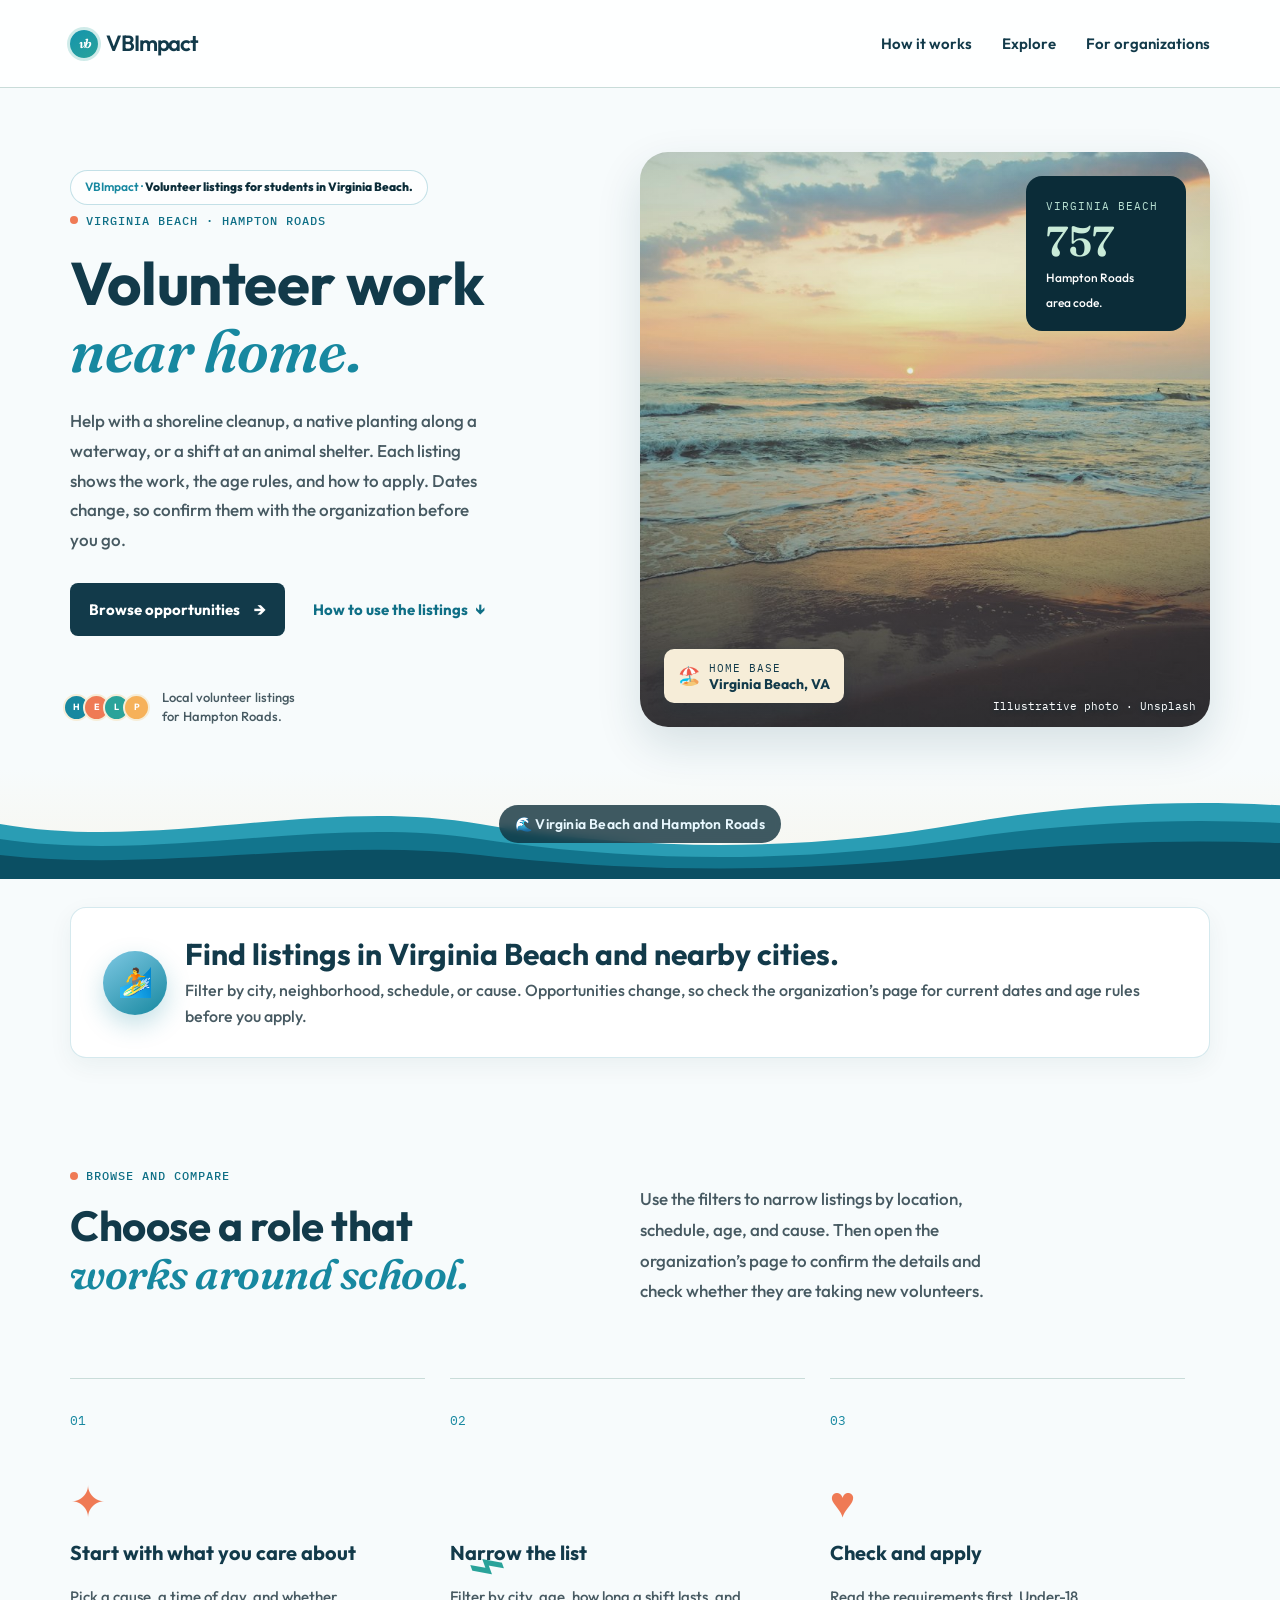
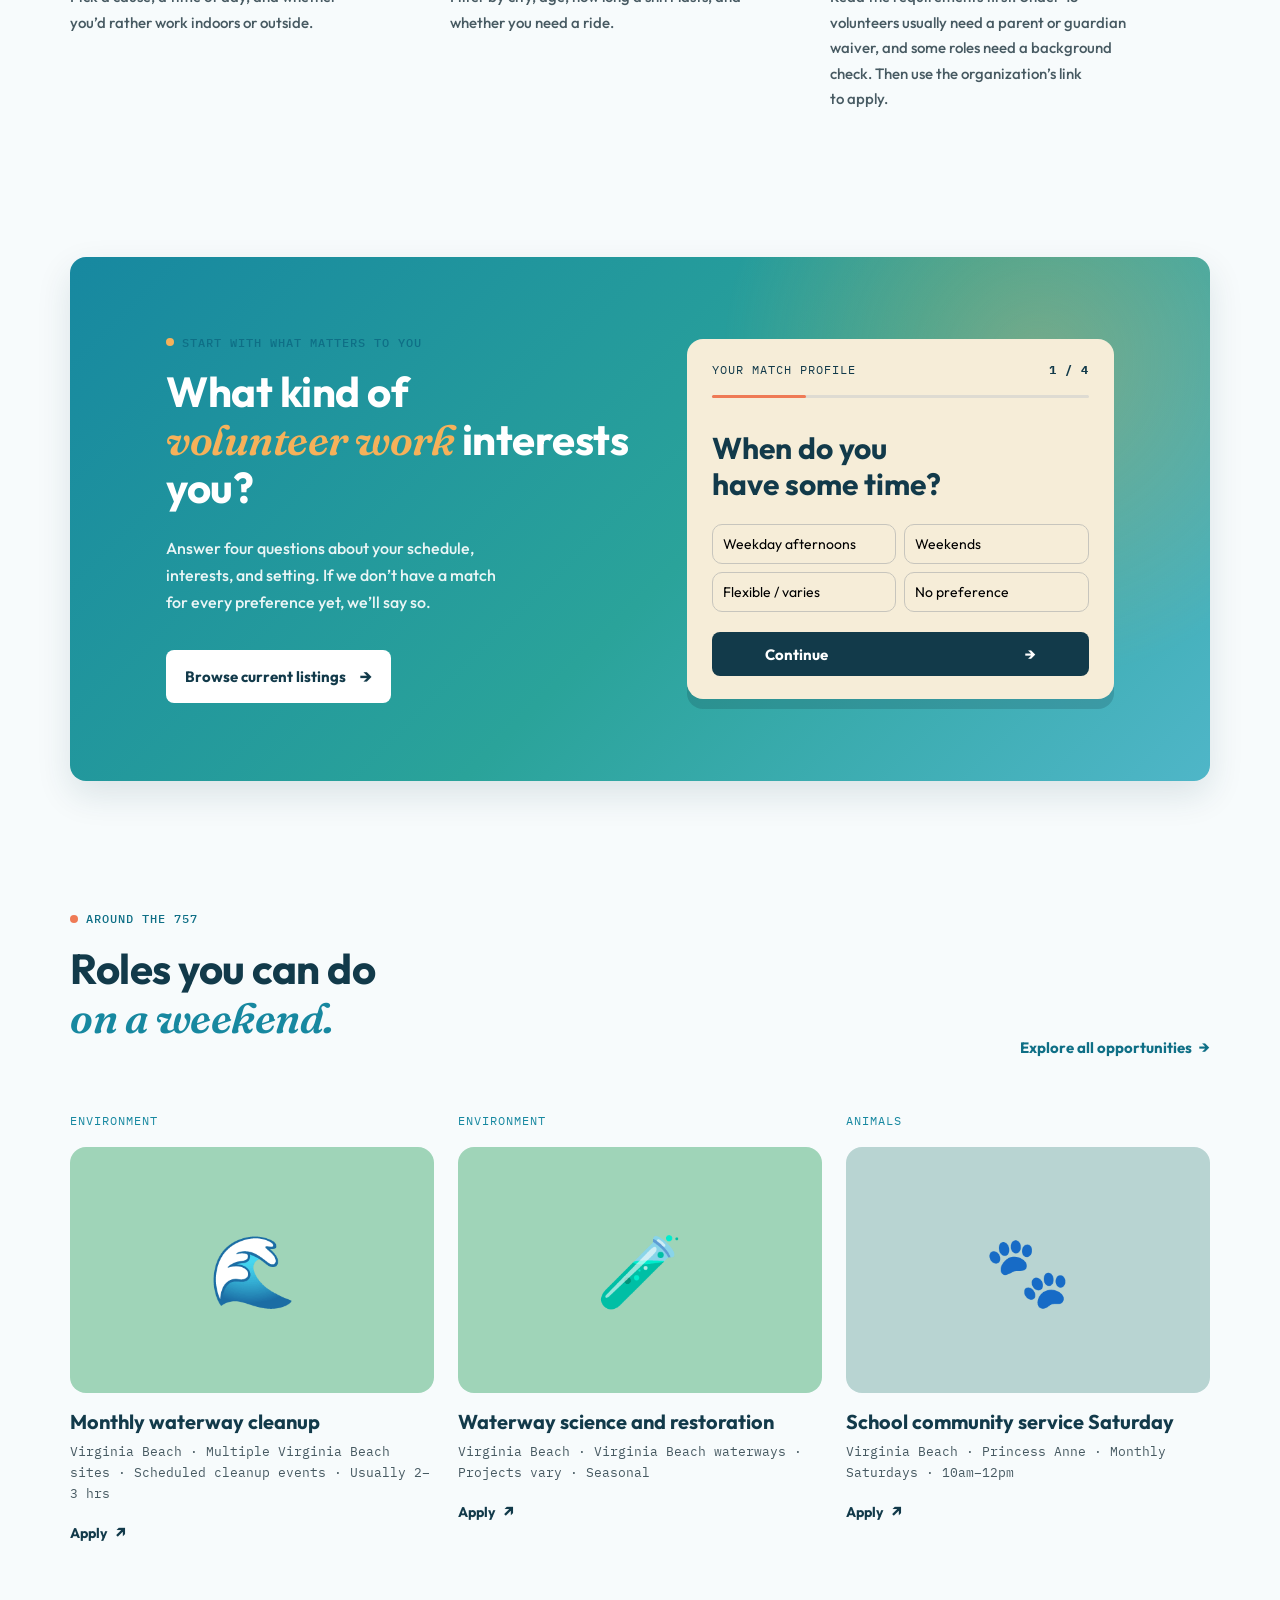
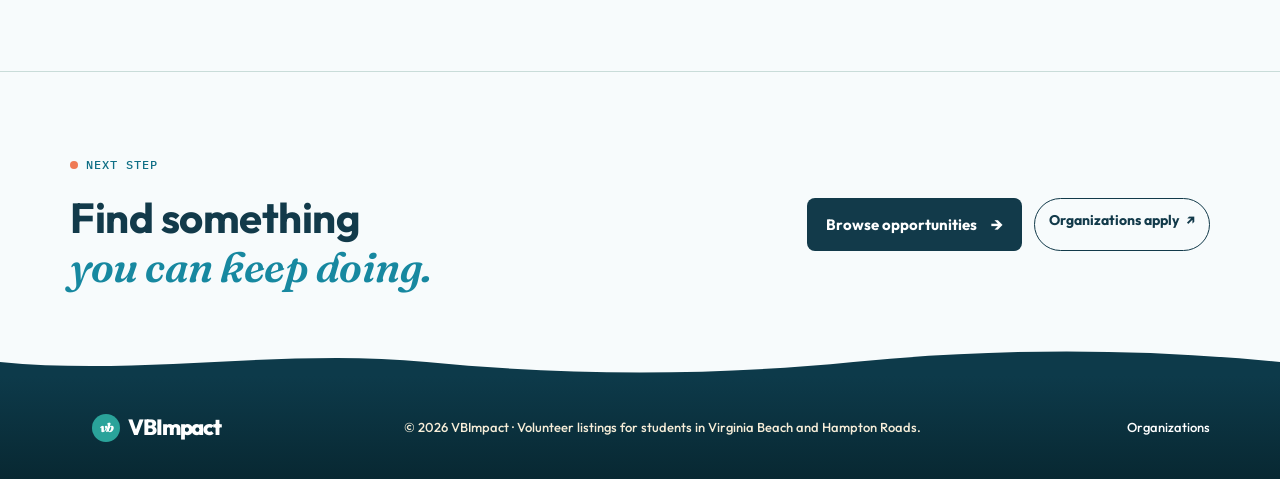
==== commit 1ce477c6: "Update copy, hero photo, categories, and remove wrong photo" ====
--- a/index.html
+++ b/index.html
@@ -43,7 +43,7 @@
             <span>Local volunteer listings<br>for Hampton Roads.</span>
           </div>
         </div>
-        <div class="hero-art" role="img" aria-label="Volunteers preparing equipment at a coastal cleanup">
+        <div class="hero-art" role="img" aria-label="Illustrative evening light over a coastal shoreline">
           <div class="sun"></div>
           <div class="orb orb-one"></div>
           <div class="orb orb-two"></div>
@@ -68,7 +68,7 @@
             <span class="pin">🏖️</span>
             <div><small>HOME BASE</small><br>Virginia Beach, VA</div>
           </div>
-          <a class="photo-credit" href="https://commons.wikimedia.org/wiki/File:Oregon-beach-cleanup-ocean-blue-project-volunteers.jpg" target="_blank" rel="noopener">Illustrative Oregon cleanup photo: Ocean Blue Project · CC BY-SA 4.0</a>
+          <a class="photo-credit" href="https://unsplash.com/license" target="_blank" rel="noopener">Illustrative photo · Unsplash</a>
         </div>
       </section>
 
@@ -170,7 +170,7 @@
 
     <footer>
       <a class="logo" href="#top"><span class="logo-mark">vb</span> VBImpact</a>
-      <span>© 2026 VBImpact · Youth volunteer listings for Virginia Beach and Hampton Roads.</span>
+      <span>© 2026 VBImpact · Volunteer listings for students in Virginia Beach and Hampton Roads.</span>
       <div>
         <a href="organizations.html">Organizations</a>
       </div>
--- a/styles.css
+++ b/styles.css
@@ -249,7 +249,7 @@
 .hero-art {
   background:
     linear-gradient(180deg, rgba(11, 44, 56, 0.03) 20%, rgba(11, 44, 56, 0.28) 100%),
-    url("beach-cleanup-volunteers.jpg") center 48% / cover no-repeat;
+    url("coast.jpg") center 60% / cover no-repeat;
   border-radius: 240px 240px 18px 18px;
   position: relative;
   min-height: 520px;
--- a/polish.css
+++ b/polish.css
@@ -174,3 +174,22 @@
 .hours-form .field {
   grid-template-columns: minmax(0, 1fr);
 }
+
+/* Polish pass: layout and mobile fixes */
+
+/* Home pill: let the text wrap naturally instead of splitting the "VBImpact ·" label onto its own line */
+.mission-pill {
+  display: inline-block;
+  line-height: 1.4;
+  max-width: 100%;
+}
+
+/* Explore: the sort control was hidden on phones, so students couldn't sort there */
+@media (max-width: 750px) {
+  .sort { display: flex; }
+}
+
+/* Organizations: align the request form with the page heading instead of floating in the center */
+@media (min-width: 751px) {
+  .form-shell { margin-left: 0; margin-right: auto; }
+}
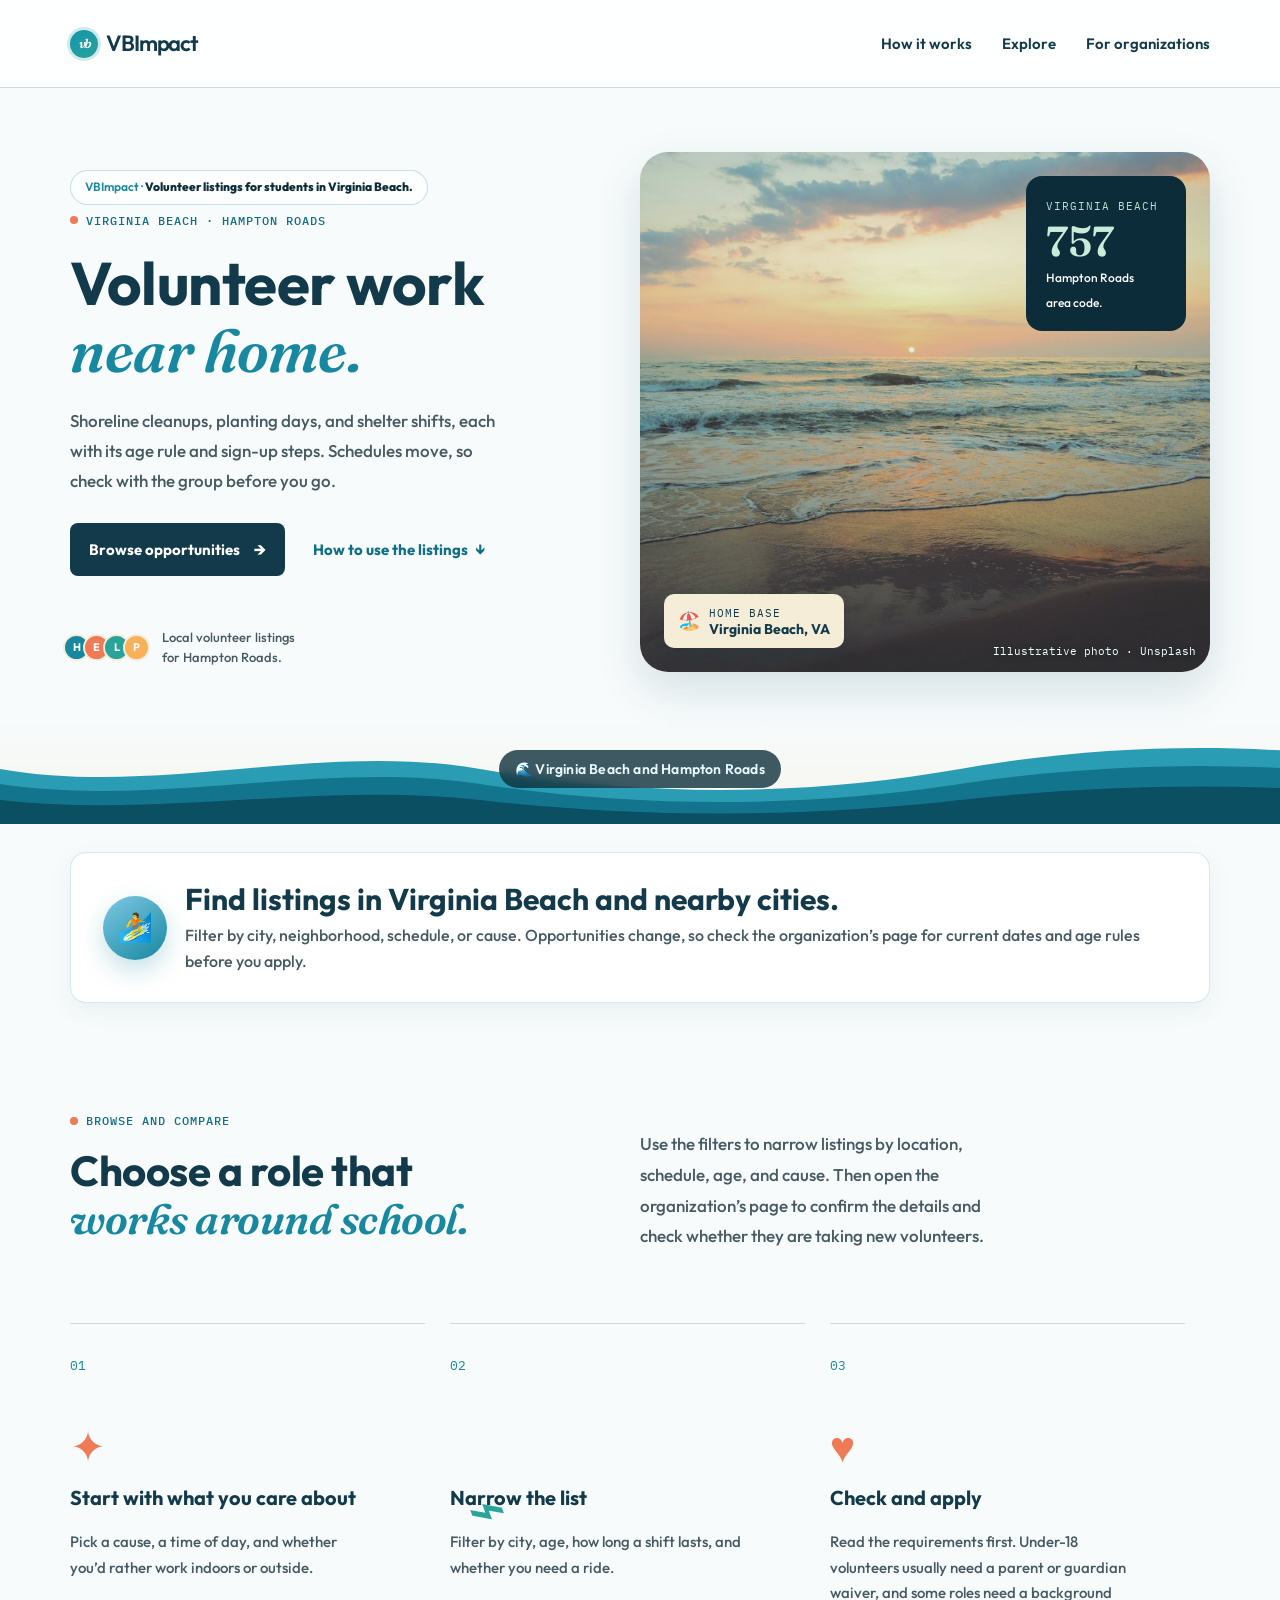
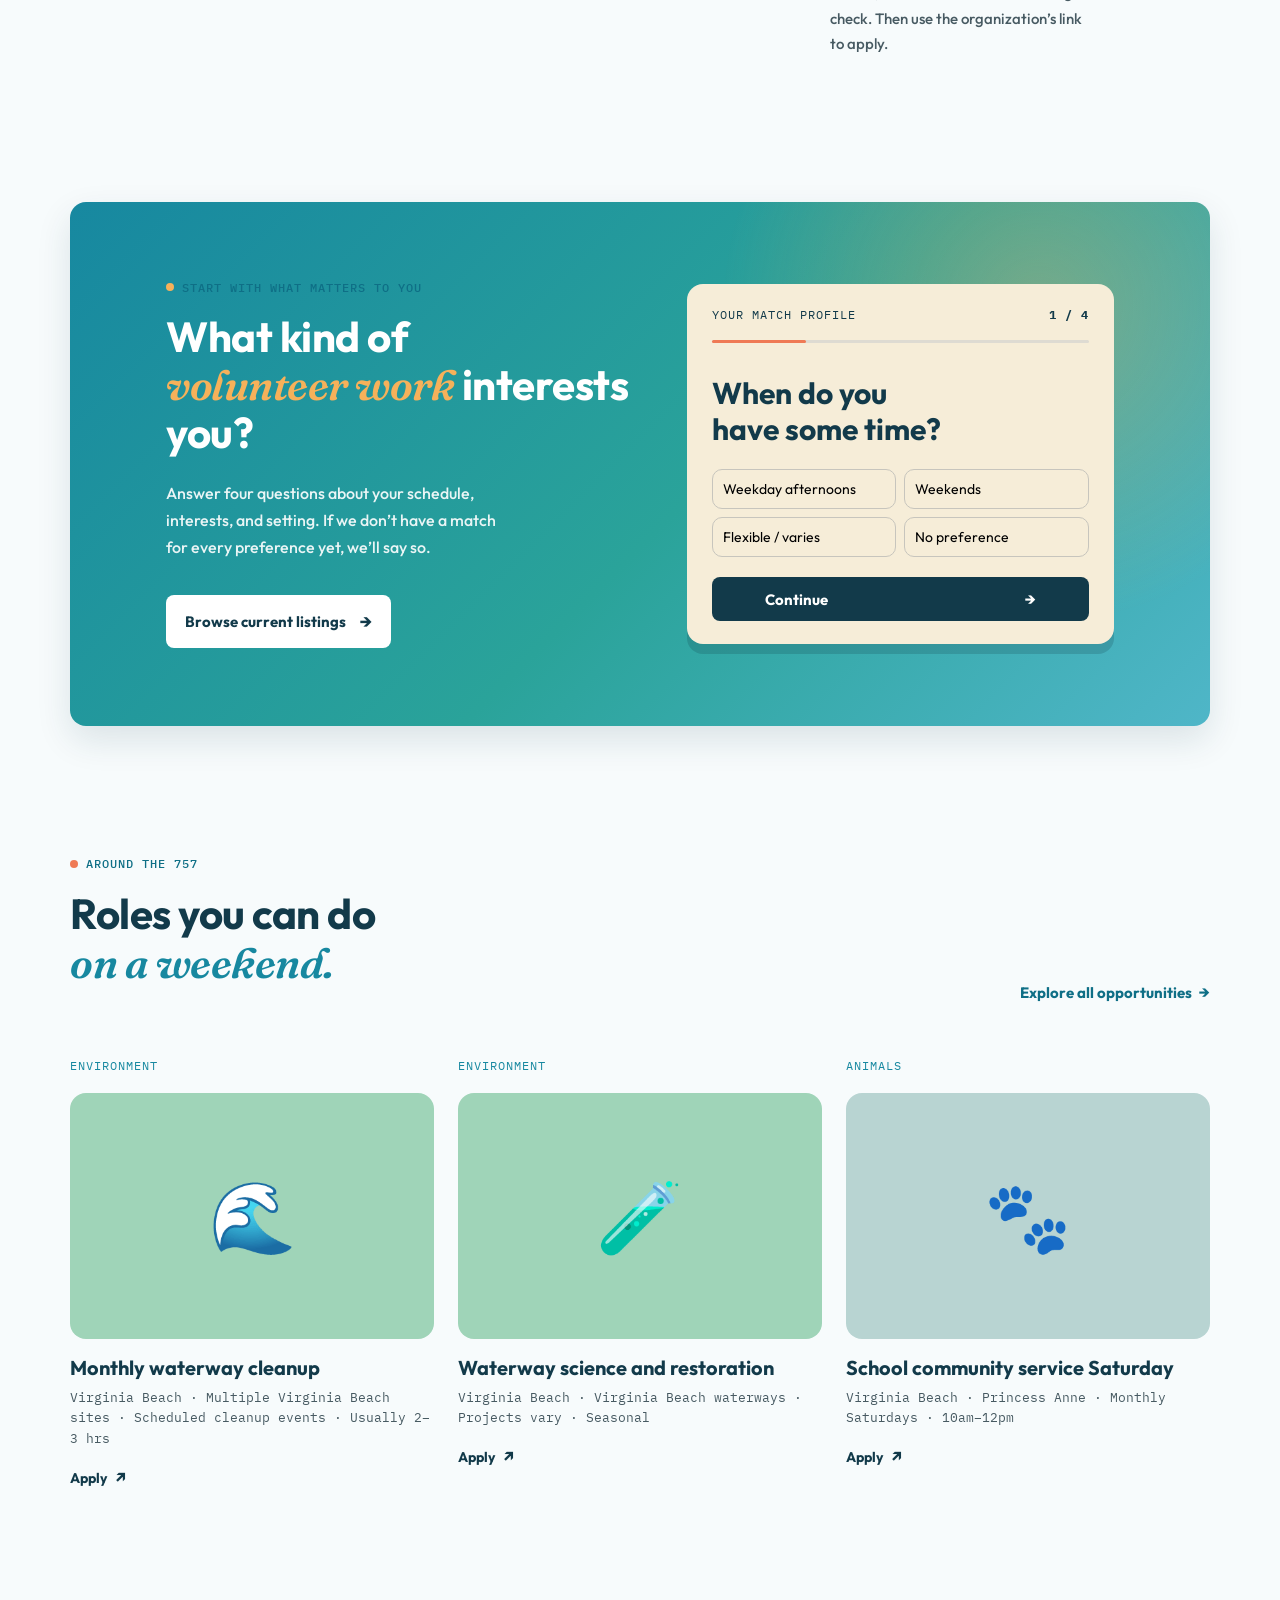
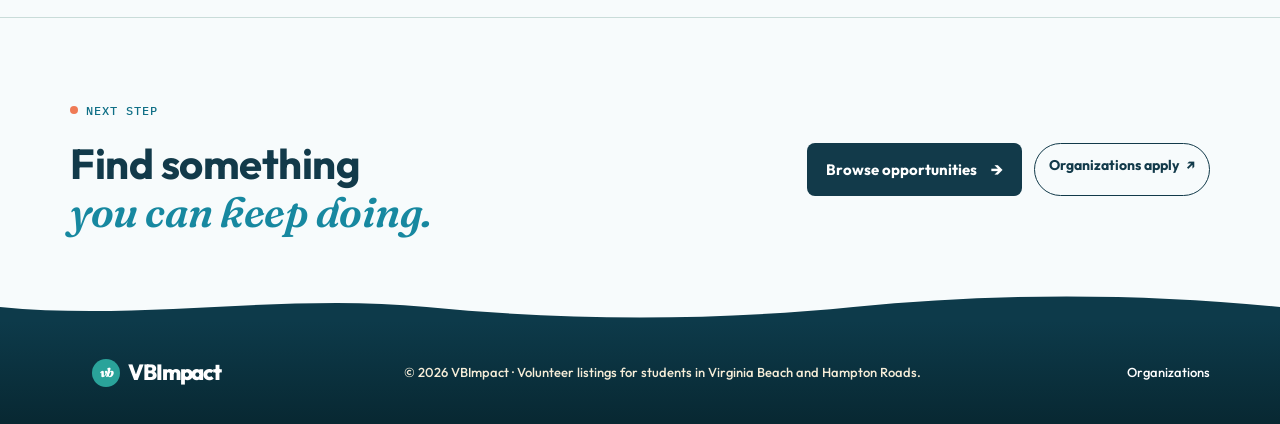
==== commit 359cd8e1: "Rewrite Home and Explore hero copy and change Explore photo" ====
--- a/index.html
+++ b/index.html
@@ -33,7 +33,7 @@
           <div class="mission-pill">VBImpact · <b>Volunteer listings for students in Virginia Beach.</b></div>
           <div class="eyebrow"><i></i> Virginia Beach · Hampton Roads</div>
           <h1>Volunteer work<br><em>near home.</em></h1>
-          <p>Help with a shoreline cleanup, a native planting along a waterway, or a shift at an animal shelter. Each listing shows the work, the age rules, and how to apply. Dates change, so confirm them with the organization before you go.</p>
+          <p>Shoreline cleanups, planting days, and shelter shifts, each with its age rule and sign-up steps. Schedules move, so check with the group before you go.</p>
           <div class="hero-actions">
             <a class="primary" href="search.html">Browse opportunities <span>→</span></a>
             <a href="#how" class="text-link">How to use the listings <span>↓</span></a>
--- a/polish.css
+++ b/polish.css
@@ -193,3 +193,16 @@
 @media (min-width: 751px) {
   .form-shell { margin-left: 0; margin-right: auto; }
 }
+
+/* Audit fixes: phone overflow from the sort control, and labels too small to read */
+@media (max-width: 750px) {
+  .results-actions { width: 100%; }
+  .sort { width: 100%; min-width: 0; }
+  .sort select { width: 100%; min-width: 0; max-width: 100%; box-sizing: border-box; }
+}
+.listing-facts > div > span,
+.guidelines > strong,
+.contact-email > span {
+  font-size: 11px;
+}
+.avatars b { font-size: 11px; }
